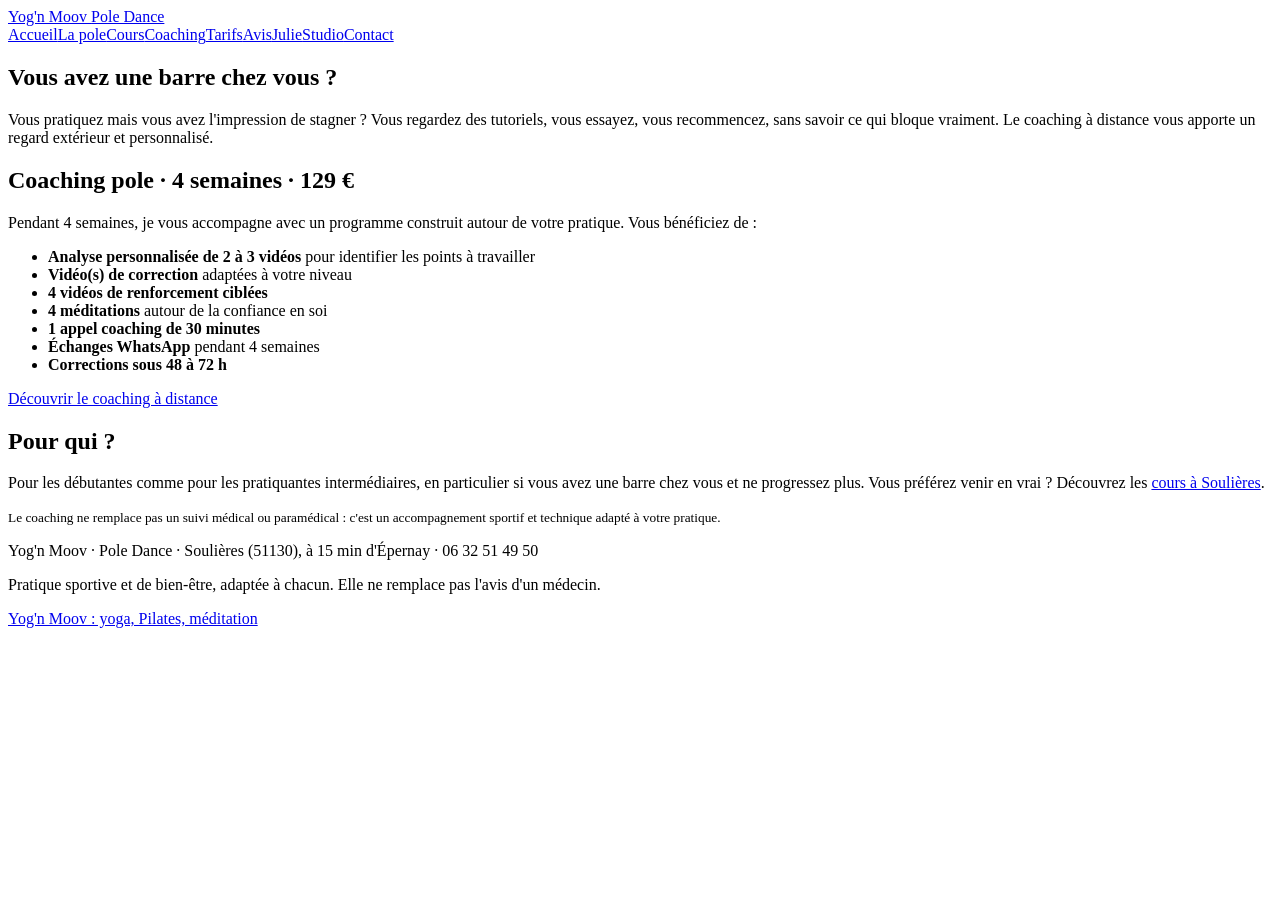
==== coaching.html @ f3cf272f "Add files via upload" ====
<!DOCTYPE html>
<html lang="fr"><head><meta charset="utf-8"><meta name="viewport" content="width=device-width, initial-scale=1">
<title>Coaching pole à distance | Yog'n Moov Pole Dance</title><meta name="description" content="Coaching pole dance à distance sur 4 semaines pour 129 € : analyse vidéo, corrections, renforcement, méditations et suivi WhatsApp.">
<link href="https://fonts.googleapis.com/css2?family=Kaushan+Script&family=Nunito+Sans:wght@400;700&display=swap" rel="stylesheet">
<link rel="stylesheet" href="style.css"></head><body>
<header><a class="logo" href="index.html">Yog'n Moov <span>Pole Dance</span></a><nav><a href="index.html">Accueil</a><a href="pole.html">La pole</a><a href="cours.html">Cours</a><a href="coaching.html" aria-current="page">Coaching</a><a href="tarifs.html">Tarifs</a><a href="avis.html">Avis</a><a href="julie.html">Julie</a><a href="studio.html">Studio</a><a href="contact.html">Contact</a></nav></header>
<main>
<section><h1>Vous avez une barre chez vous ?</h1><p class="lead">Vous pratiquez mais vous avez l'impression de stagner ? Vous regardez des tutoriels, vous essayez, vous recommencez, sans savoir ce qui bloque vraiment. Le coaching à distance vous apporte un regard extérieur et personnalisé.</p></section>
<section class="soft"><h2>Coaching pole · 4 semaines · 129 €</h2>
<p>Pendant 4 semaines, je vous accompagne avec un programme construit autour de votre pratique. Vous bénéficiez de :</p>
<ul class="list"><li><b>Analyse personnalisée de 2 à 3 vidéos</b> pour identifier les points à travailler</li><li><b>Vidéo(s) de correction</b> adaptées à votre niveau</li><li><b>4 vidéos de renforcement ciblées</b></li><li><b>4 méditations</b> autour de la confiance en soi</li><li><b>1 appel coaching de 30 minutes</b></li><li><b>Échanges WhatsApp</b> pendant 4 semaines</li><li><b>Corrections sous 48 à 72 h</b></li></ul>
<p><a class="btn" href="contact.html">Découvrir le coaching à distance</a></p></section>
<section><h2>Pour qui ?</h2><p>Pour les débutantes comme pour les pratiquantes intermédiaires, en particulier si vous avez une barre chez vous et ne progressez plus. Vous préférez venir en vrai ? Découvrez les <a href="cours.html">cours à Soulières</a>.</p>
<p><small>Le coaching ne remplace pas un suivi médical ou paramédical : c'est un accompagnement sportif et technique adapté à votre pratique.</small></p></section></main>
<footer><p>Yog'n Moov · Pole Dance · Soulières (51130), à 15 min d'Épernay · 06 32 51 49 50</p>
<p>Pratique sportive et de bien-être, adaptée à chacun. Elle ne remplace pas l'avis d'un médecin.</p>
<p><a href="https://www.yognmoov.fr">Yog'n Moov : yoga, Pilates, méditation</a></p></footer></body></html>
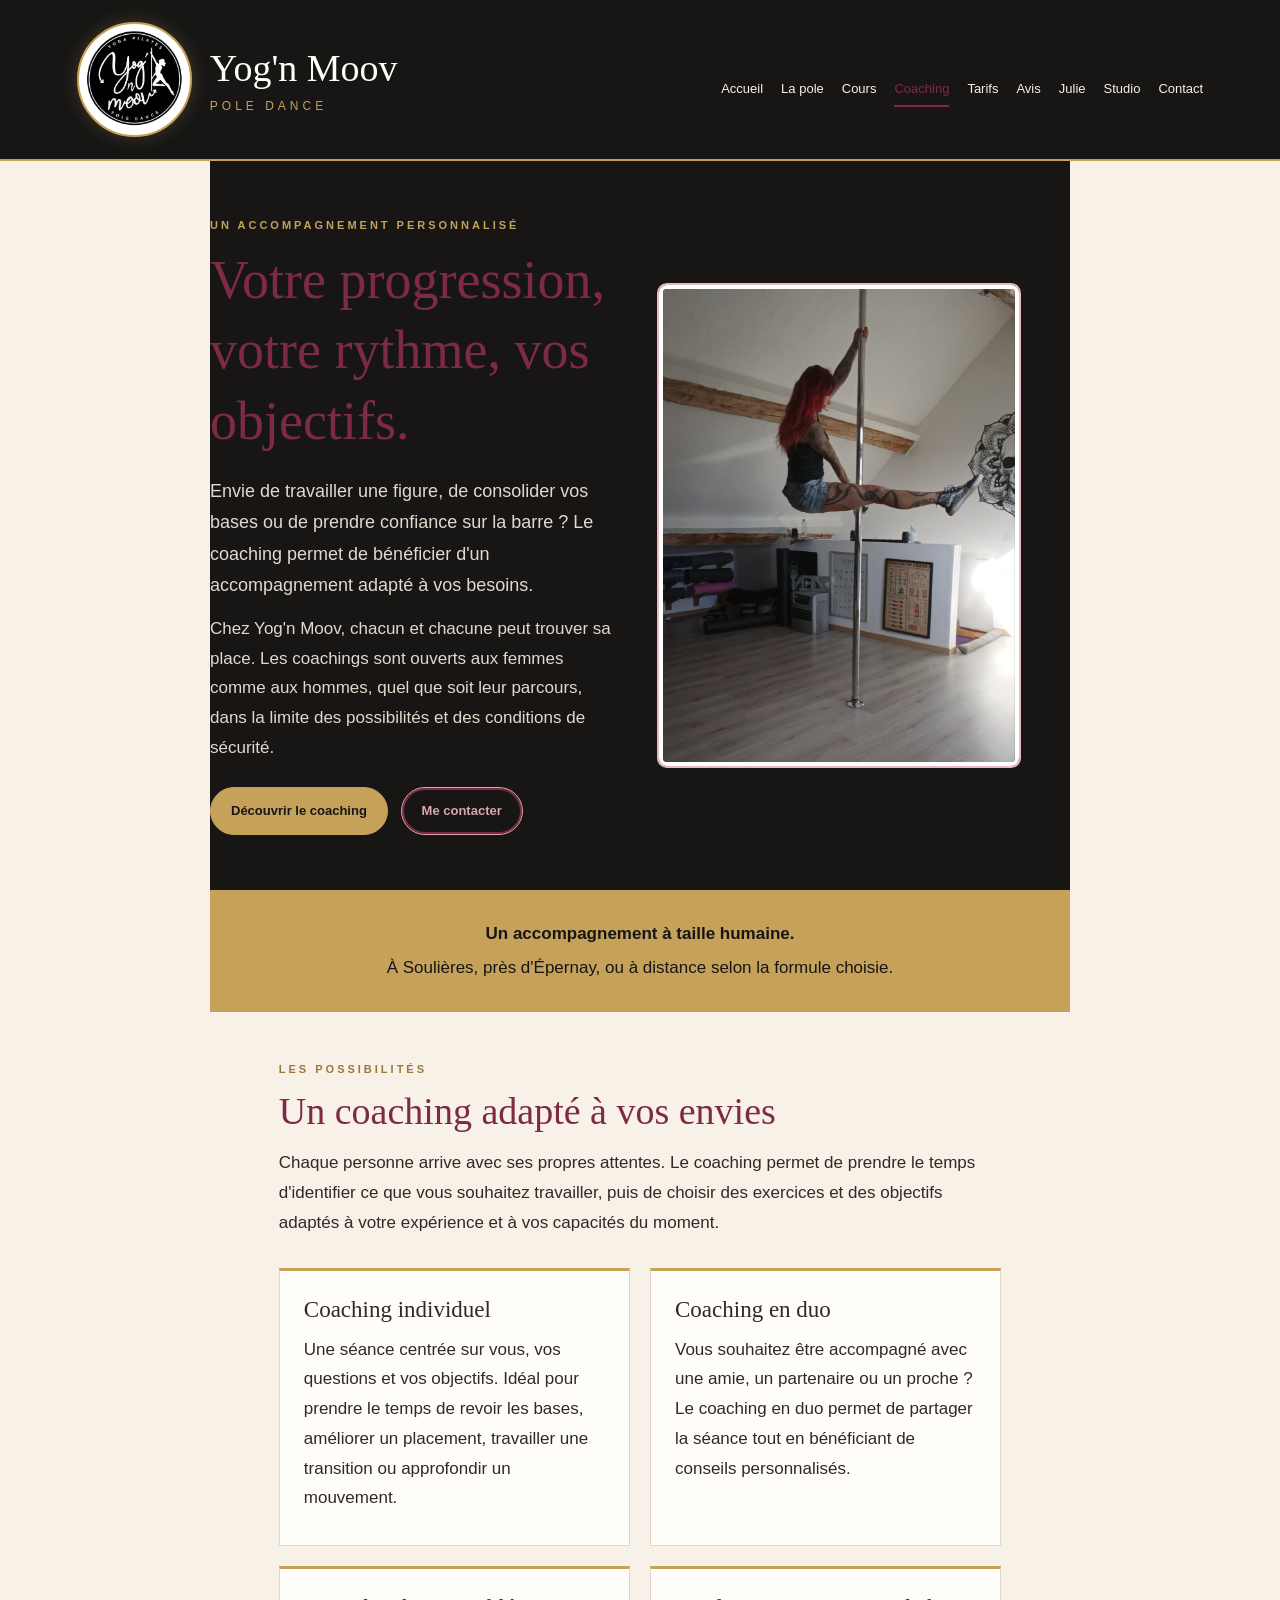
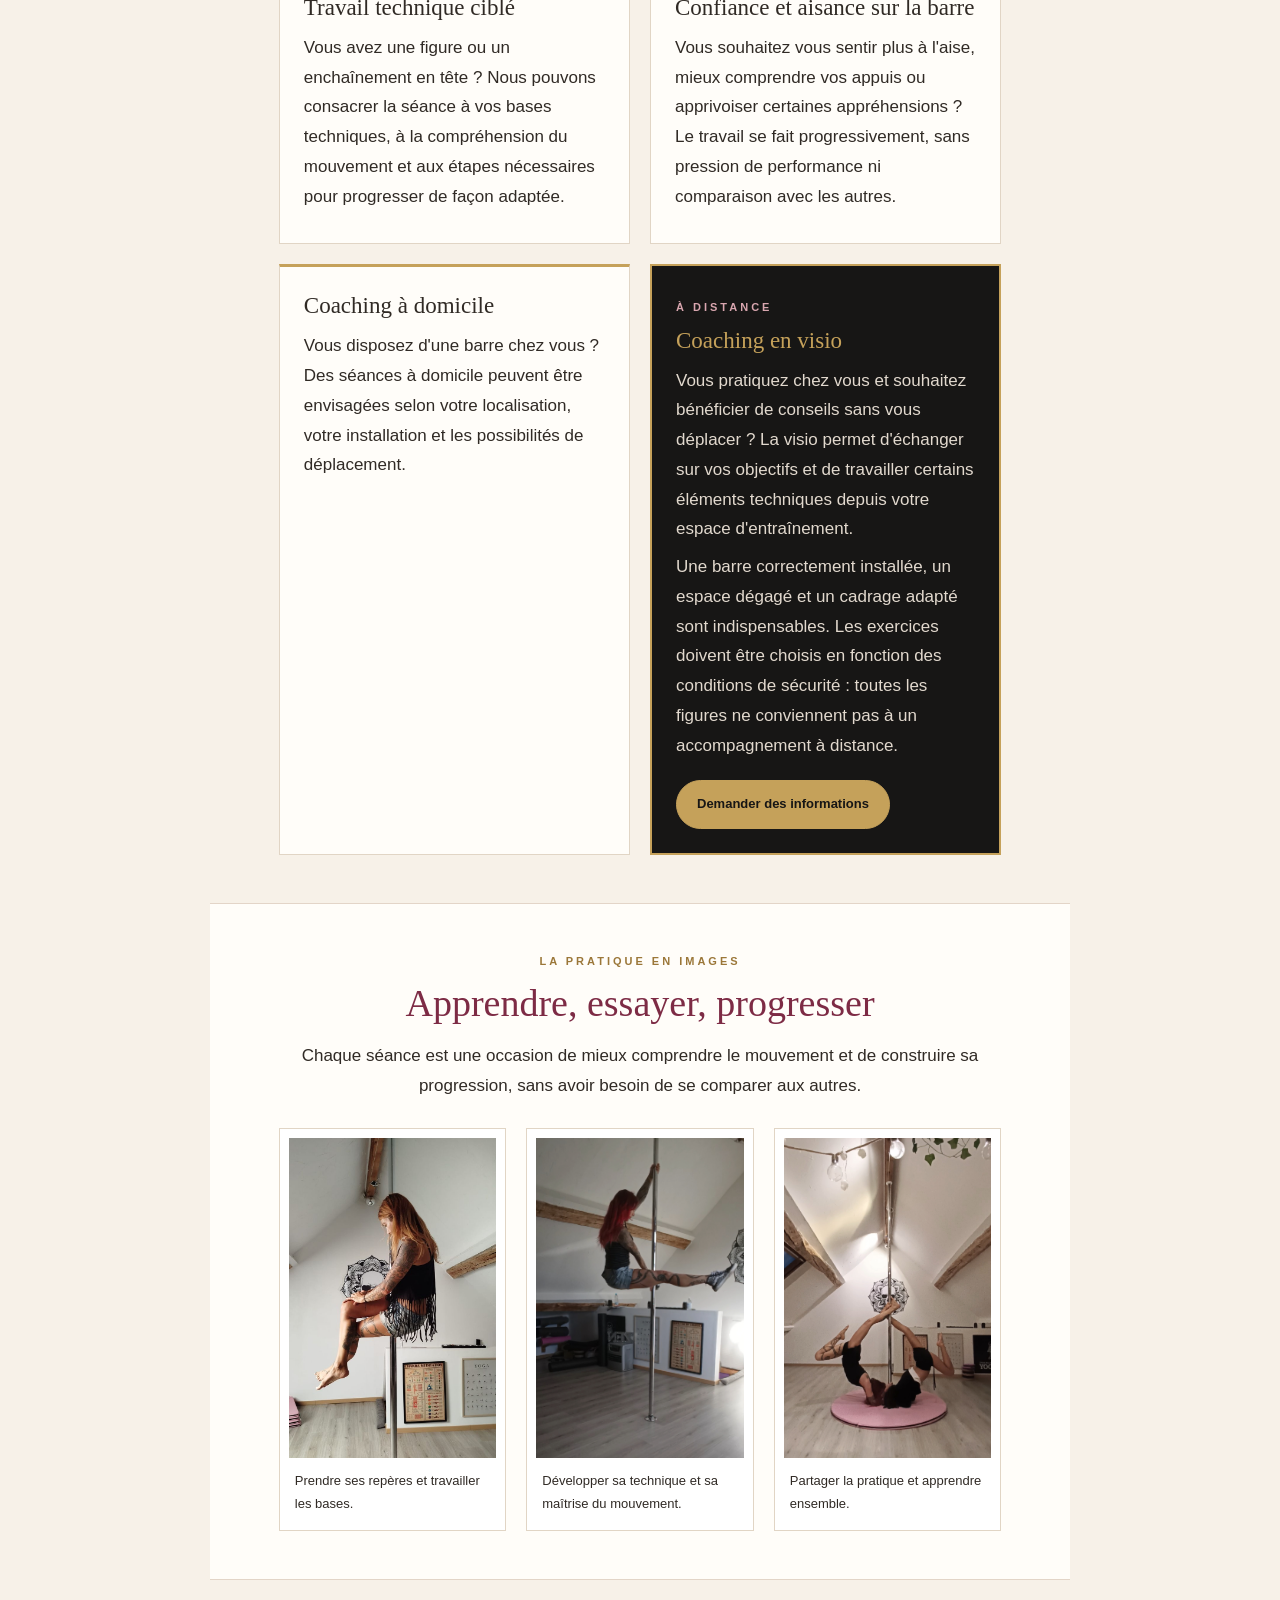
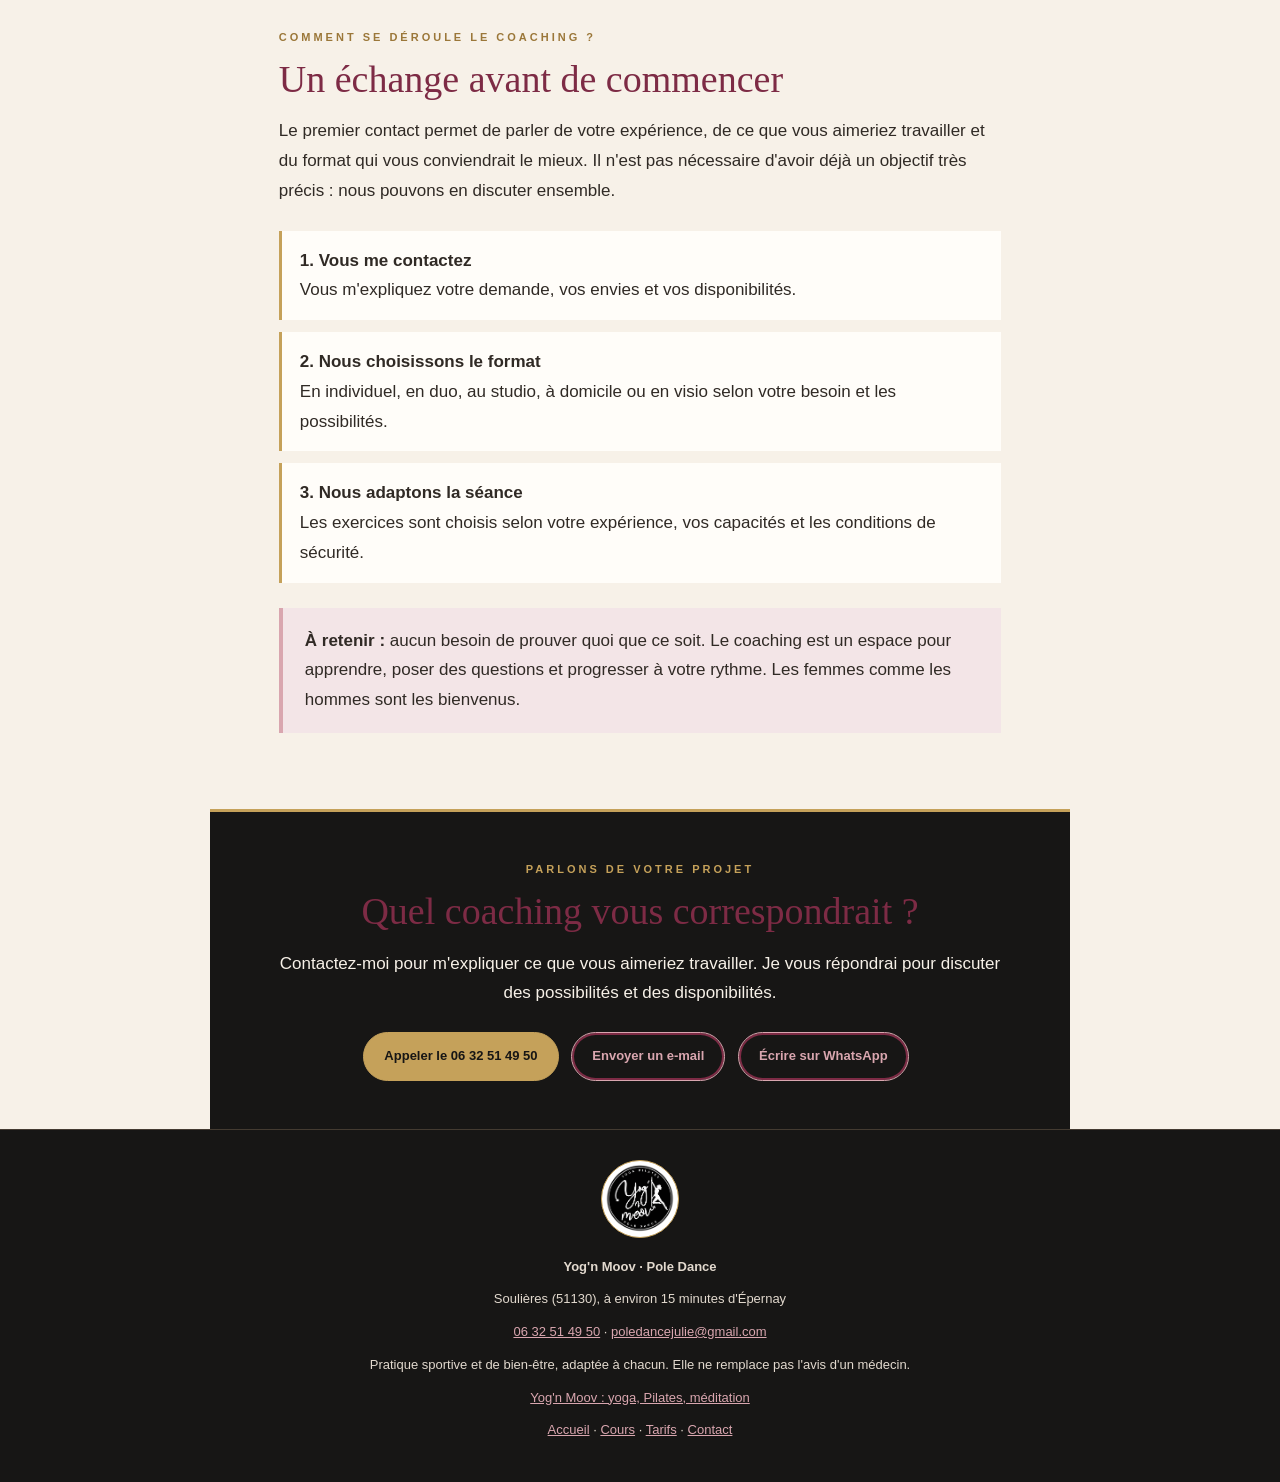
==== commit 9a2d0435: "coaching.html Updated the coaching page with new content and structure, including personalized coach" ====
--- a/coaching.html
+++ b/coaching.html
@@ -1,17 +1,601 @@
+
 <!DOCTYPE html>
-<html lang="fr"><head><meta charset="utf-8"><meta name="viewport" content="width=device-width, initial-scale=1">
-<title>Coaching pole à distance | Yog'n Moov Pole Dance</title><meta name="description" content="Coaching pole dance à distance sur 4 semaines pour 129 € : analyse vidéo, corrections, renforcement, méditations et suivi WhatsApp.">
+<html lang="fr">
+<head>
+<meta charset="utf-8">
+<meta name="viewport" content="width=device-width, initial-scale=1">
+
+<title>Coaching pole dance personnalisé | Yog'n Moov</title>
+<meta name="description" content="Coaching personnalisé de pole dance à Soulières près d'Épernay, en individuel, en duo ou à distance. Un accompagnement adapté à vos objectifs, femmes et hommes bienvenus.">
+
 <link href="https://fonts.googleapis.com/css2?family=Kaushan+Script&family=Nunito+Sans:wght@400;700&display=swap" rel="stylesheet">
-<link rel="stylesheet" href="style.css"></head><body>
-<header><a class="logo" href="index.html">Yog'n Moov <span>Pole Dance</span></a><nav><a href="index.html">Accueil</a><a href="pole.html">La pole</a><a href="cours.html">Cours</a><a href="coaching.html" aria-current="page">Coaching</a><a href="tarifs.html">Tarifs</a><a href="avis.html">Avis</a><a href="julie.html">Julie</a><a href="studio.html">Studio</a><a href="contact.html">Contact</a></nav></header>
+<link rel="stylesheet" href="style.css">
+
+<style>
+:root {
+  --noir:#171615;
+  --dore:#c5a15a;
+  --creme:#f7f1e8;
+  --rose:#d9a6af;
+  --rose-clair:#f3e5e7;
+  --blanc:#fffdf9;
+  --texte:#302a25;
+}
+
+* { box-sizing:border-box; }
+
+html { scroll-behavior:smooth; }
+
+body {
+  margin:0;
+  background:var(--creme);
+  color:var(--texte);
+  font-family:'Nunito Sans',Arial,sans-serif;
+  line-height:1.75;
+}
+
+a { color:inherit; }
+
+header {
+  background:var(--noir);
+  color:var(--creme);
+  padding:22px 6%;
+  border-bottom:2px solid var(--dore);
+}
+
+.brand {
+  display:flex;
+  align-items:center;
+  gap:18px;
+  text-decoration:none;
+}
+
+.logo-box {
+  width:115px;
+  height:115px;
+  flex-shrink:0;
+  border-radius:50%;
+  background:#fff;
+  display:flex;
+  align-items:center;
+  justify-content:center;
+  padding:5px;
+  border:2px solid var(--dore);
+  box-shadow:0 0 18px rgba(197,161,90,.25);
+}
+
+.logo-box img {
+  display:block;
+  width:100%;
+  height:100%;
+  object-fit:contain;
+  border-radius:50%;
+}
+
+.brand-name {
+  font-family:'Kaushan Script',cursive;
+  font-size:clamp(25px,4vw,38px);
+  color:var(--blanc);
+  line-height:1.2;
+}
+
+.brand-name span {
+  display:block;
+  font-family:'Nunito Sans',sans-serif;
+  font-size:12px;
+  text-transform:uppercase;
+  letter-spacing:4px;
+  color:var(--dore);
+  margin-top:8px;
+}
+
+nav {
+  display:flex;
+  flex-wrap:wrap;
+  gap:10px 18px;
+  margin-top:22px;
+}
+
+nav a {
+  text-decoration:none;
+  color:var(--creme);
+  font-size:13px;
+}
+
+nav a:hover { color:var(--rose); }
+
+section { padding:48px 8%; }
+
+h1,h2,h3 {
+  font-family:Georgia,'Times New Roman',serif;
+  font-weight:normal;
+  line-height:1.3;
+}
+
+h1 {
+  font-size:clamp(36px,5vw,54px);
+  margin:10px 0 20px;
+}
+
+h2 {
+  font-size:clamp(28px,4vw,38px);
+  margin-top:8px;
+}
+
+h3 { font-size:23px; }
+
+p { margin:12px 0; }
+
+.kicker {
+  color:#9b7739;
+  font-size:11px;
+  font-weight:bold;
+  text-transform:uppercase;
+  letter-spacing:3px;
+}
+
+.hero {
+  display:grid;
+  grid-template-columns:1fr 1fr;
+  align-items:center;
+  gap:38px;
+  background:var(--noir);
+  color:var(--creme);
+  padding-top:55px;
+  padding-bottom:55px;
+}
+
+.hero .kicker { color:var(--dore); }
+
+.hero p { color:#e2d9ce; }
+
+.hero-photo {
+  width:100%;
+  height:470px;
+  object-fit:cover;
+  object-position:center;
+  border:2px solid var(--dore);
+}
+
+.lead { font-size:18px; }
+
+.btn {
+  display:inline-block;
+  margin:12px 8px 0 0;
+  padding:12px 20px;
+  background:var(--dore);
+  color:var(--noir);
+  text-decoration:none;
+  font-size:13px;
+  font-weight:bold;
+  border:1px solid var(--dore);
+  cursor:pointer;
+}
+
+.btn:hover { background:#e6cd94; }
+
+.btn.alt {
+  background:transparent;
+  color:var(--rose);
+  border-color:var(--rose);
+}
+
+.btn.alt:hover {
+  background:var(--rose);
+  color:var(--noir);
+}
+
+.banner {
+  padding:25px 8%;
+  background:var(--dore);
+  text-align:center;
+  color:var(--noir);
+}
+
+.banner p { margin:4px 0; }
+
+.intro {
+  max-width:850px;
+  margin:0 auto 28px;
+}
+
+.center { text-align:center; }
+
+.cards {
+  display:grid;
+  grid-template-columns:repeat(2,minmax(0,1fr));
+  gap:20px;
+  margin-top:30px;
+}
+
+.card {
+  padding:24px;
+  background:var(--blanc);
+  border:1px solid #e1d5c5;
+  border-top:3px solid var(--dore);
+}
+
+.card h3 { margin:0 0 10px; }
+
+.card p { margin:8px 0; }
+
+.card.dark {
+  background:var(--noir);
+  color:var(--creme);
+  border:2px solid var(--dore);
+}
+
+.card.dark h3 { color:var(--dore); }
+
+.card.dark p { color:#e2d9ce; }
+
+.card.dark .kicker { color:var(--rose); }
+
+.photo-section {
+  background:var(--blanc);
+  border-top:1px solid #e3d5c8;
+  border-bottom:1px solid #e3d5c8;
+}
+
+.photos {
+  display:grid;
+  grid-template-columns:repeat(3,minmax(0,1fr));
+  gap:20px;
+  margin-top:28px;
+}
+
+.photos figure {
+  margin:0;
+  padding:9px;
+  background:#fff;
+  border:1px solid #e1d5c5;
+}
+
+.photos img {
+  width:100%;
+  height:320px;
+  object-fit:cover;
+  display:block;
+}
+
+.photos figcaption {
+  padding:12px 6px 5px;
+  font-size:13px;
+}
+
+.note {
+  background:var(--rose-clair);
+  border-left:4px solid var(--rose);
+  padding:18px 22px;
+  margin-top:25px;
+}
+
+.steps {
+  list-style:none;
+  padding:0;
+  margin-top:25px;
+}
+
+.steps li {
+  padding:15px 18px;
+  margin-bottom:12px;
+  background:var(--blanc);
+  border-left:3px solid var(--dore);
+}
+
+.cta {
+  text-align:center;
+  background:var(--noir);
+  color:var(--creme);
+  border-top:3px solid var(--dore);
+}
+
+.cta .kicker { color:var(--dore); }
+
+footer {
+  background:var(--noir);
+  color:#e2d9ce;
+  text-align:center;
+  padding:30px 7%;
+  border-top:1px solid #443b31;
+  font-size:13px;
+}
+
+footer a { color:var(--rose); }
+
+.footer-logo {
+  width:78px;
+  height:78px;
+  object-fit:contain;
+  background:#fff;
+  border-radius:50%;
+  padding:3px;
+  border:1px solid var(--dore);
+}
+
+footer p { margin:10px 0; }
+
+@media(max-width:760px) {
+  header { padding:18px 5%; }
+
+  .logo-box {
+    width:82px;
+    height:82px;
+  }
+
+  .brand { gap:12px; }
+
+  .brand-name span {
+    font-size:10px;
+    letter-spacing:2px;
+  }
+
+  nav { gap:10px 13px; }
+
+  section { padding:38px 6%; }
+
+  .hero {
+    grid-template-columns:1fr;
+    gap:25px;
+  }
+
+  .hero-photo { height:390px; }
+
+  .cards { grid-template-columns:1fr; }
+
+  .photos { grid-template-columns:1fr; }
+
+  .photos img {
+    height:auto;
+    max-height:500px;
+    object-fit:contain;
+    background:#eee7df;
+  }
+}
+</style>
+</head>
+
+<body>
+
+<header>
+  <a class="brand" href="index.html">
+    <span class="logo-box">
+      <img src="logo-yognmoov.png" alt="Logo Yog'n Moov">
+    </span>
+    <span class="brand-name">
+      Yog'n Moov
+      <span>Pole Dance</span>
+    </span>
+  </a>
+
+  <nav aria-label="Navigation principale">
+    <a href="index.html">Accueil</a>
+    <a href="pole.html">La pole</a>
+    <a href="cours.html">Cours</a>
+    <a href="coaching.html" aria-current="page">Coaching</a>
+    <a href="tarifs.html">Tarifs</a>
+    <a href="avis.html">Avis</a>
+    <a href="julie.html">Julie</a>
+    <a href="studio.html">Studio</a>
+    <a href="contact.html">Contact</a>
+  </nav>
+</header>
+
 <main>
-<section><h1>Vous avez une barre chez vous ?</h1><p class="lead">Vous pratiquez mais vous avez l'impression de stagner ? Vous regardez des tutoriels, vous essayez, vous recommencez, sans savoir ce qui bloque vraiment. Le coaching à distance vous apporte un regard extérieur et personnalisé.</p></section>
-<section class="soft"><h2>Coaching pole · 4 semaines · 129 €</h2>
-<p>Pendant 4 semaines, je vous accompagne avec un programme construit autour de votre pratique. Vous bénéficiez de :</p>
-<ul class="list"><li><b>Analyse personnalisée de 2 à 3 vidéos</b> pour identifier les points à travailler</li><li><b>Vidéo(s) de correction</b> adaptées à votre niveau</li><li><b>4 vidéos de renforcement ciblées</b></li><li><b>4 méditations</b> autour de la confiance en soi</li><li><b>1 appel coaching de 30 minutes</b></li><li><b>Échanges WhatsApp</b> pendant 4 semaines</li><li><b>Corrections sous 48 à 72 h</b></li></ul>
-<p><a class="btn" href="contact.html">Découvrir le coaching à distance</a></p></section>
-<section><h2>Pour qui ?</h2><p>Pour les débutantes comme pour les pratiquantes intermédiaires, en particulier si vous avez une barre chez vous et ne progressez plus. Vous préférez venir en vrai ? Découvrez les <a href="cours.html">cours à Soulières</a>.</p>
-<p><small>Le coaching ne remplace pas un suivi médical ou paramédical : c'est un accompagnement sportif et technique adapté à votre pratique.</small></p></section></main>
-<footer><p>Yog'n Moov · Pole Dance · Soulières (51130), à 15 min d'Épernay · 06 32 51 49 50</p>
-<p>Pratique sportive et de bien-être, adaptée à chacun. Elle ne remplace pas l'avis d'un médecin.</p>
-<p><a href="https://www.yognmoov.fr">Yog'n Moov : yoga, Pilates, méditation</a></p></footer></body></html>+
+<section class="hero">
+  <div>
+    <p class="kicker">Un accompagnement personnalisé</p>
+
+    <h1>Votre progression, votre rythme, vos objectifs.</h1>
+
+    <p class="lead">
+      Envie de travailler une figure, de consolider vos bases ou de prendre confiance sur la barre ?
+      Le coaching permet de bénéficier d'un accompagnement adapté à vos besoins.
+    </p>
+
+    <p>
+      Chez Yog'n Moov, chacun et chacune peut trouver sa place.
+      Les coachings sont ouverts aux femmes comme aux hommes, quel que soit leur parcours,
+      dans la limite des possibilités et des conditions de sécurité.
+    </p>
+
+    <a class="btn" href="#details">Découvrir le coaching</a>
+    <a class="btn alt" href="#contact">Me contacter</a>
+  </div>
+
+  <img class="hero-photo" src="pole-photo-6.jpg"
+       alt="Entraînement de pole dance et travail technique chez Yog'n Moov">
+</section>
+
+<div class="banner">
+  <p><strong>Un accompagnement à taille humaine.</strong></p>
+  <p>À Soulières, près d'Épernay, ou à distance selon la formule choisie.</p>
+</div>
+
+<section id="details">
+  <div class="intro">
+    <p class="kicker">Les possibilités</p>
+    <h2>Un coaching adapté à vos envies</h2>
+
+    <p>
+      Chaque personne arrive avec ses propres attentes. Le coaching permet de prendre le temps
+      d'identifier ce que vous souhaitez travailler, puis de choisir des exercices et des objectifs
+      adaptés à votre expérience et à vos capacités du moment.
+    </p>
+  </div>
+
+  <div class="cards">
+
+    <article class="card">
+      <h3>Coaching individuel</h3>
+      <p>
+        Une séance centrée sur vous, vos questions et vos objectifs.
+        Idéal pour prendre le temps de revoir les bases, améliorer un placement,
+        travailler une transition ou approfondir un mouvement.
+      </p>
+    </article>
+
+    <article class="card">
+      <h3>Coaching en duo</h3>
+      <p>
+        Vous souhaitez être accompagné avec une amie, un partenaire ou un proche ?
+        Le coaching en duo permet de partager la séance tout en bénéficiant de conseils personnalisés.
+      </p>
+    </article>
+
+    <article class="card">
+      <h3>Travail technique ciblé</h3>
+      <p>
+        Vous avez une figure ou un enchaînement en tête ?
+        Nous pouvons consacrer la séance à vos bases techniques, à la compréhension du mouvement
+        et aux étapes nécessaires pour progresser de façon adaptée.
+      </p>
+    </article>
+
+    <article class="card">
+      <h3>Confiance et aisance sur la barre</h3>
+      <p>
+        Vous souhaitez vous sentir plus à l'aise, mieux comprendre vos appuis ou apprivoiser
+        certaines appréhensions ? Le travail se fait progressivement, sans pression de performance
+        ni comparaison avec les autres.
+      </p>
+    </article>
+
+    <article class="card">
+      <h3>Coaching à domicile</h3>
+      <p>
+        Vous disposez d'une barre chez vous ? Des séances à domicile peuvent être envisagées
+        selon votre localisation, votre installation et les possibilités de déplacement.
+      </p>
+    </article>
+
+    <article class="card dark">
+      <p class="kicker">À distance</p>
+      <h3>Coaching en visio</h3>
+      <p>
+        Vous pratiquez chez vous et souhaitez bénéficier de conseils sans vous déplacer ?
+        La visio permet d'échanger sur vos objectifs et de travailler certains éléments techniques
+        depuis votre espace d'entraînement.
+      </p>
+      <p>
+        Une barre correctement installée, un espace dégagé et un cadrage adapté sont indispensables.
+        Les exercices doivent être choisis en fonction des conditions de sécurité :
+        toutes les figures ne conviennent pas à un accompagnement à distance.
+      </p>
+      <a class="btn" href="mailto:poledancejulie@gmail.com?subject=Demande%20de%20coaching%20en%20visio">Demander des informations</a>
+    </article>
+
+  </div>
+</section>
+
+<section class="photo-section">
+  <div class="intro center">
+    <p class="kicker">La pratique en images</p>
+    <h2>Apprendre, essayer, progresser</h2>
+    <p>
+      Chaque séance est une occasion de mieux comprendre le mouvement et de construire
+      sa progression, sans avoir besoin de se comparer aux autres.
+    </p>
+  </div>
+
+  <div class="photos">
+    <figure>
+      <img src="pole-photo-5.jpg" alt="Pratique de la pole dance au studio Yog'n Moov">
+      <figcaption>Prendre ses repères et travailler les bases.</figcaption>
+    </figure>
+
+    <figure>
+      <img src="pole-photo-6.jpg" alt="Figure de pole dance travaillée pendant une séance">
+      <figcaption>Développer sa technique et sa maîtrise du mouvement.</figcaption>
+    </figure>
+
+    <figure>
+      <img src="pole-photo-7.jpg" alt="Pratique partagée de la pole dance">
+      <figcaption>Partager la pratique et apprendre ensemble.</figcaption>
+    </figure>
+  </div>
+</section>
+
+<section>
+  <div class="intro">
+    <p class="kicker">Comment se déroule le coaching ?</p>
+    <h2>Un échange avant de commencer</h2>
+
+    <p>
+      Le premier contact permet de parler de votre expérience, de ce que vous aimeriez travailler
+      et du format qui vous conviendrait le mieux. Il n'est pas nécessaire d'avoir déjà un objectif
+      très précis : nous pouvons en discuter ensemble.
+    </p>
+
+    <ul class="steps">
+      <li><strong>1. Vous me contactez</strong><br>
+        Vous m'expliquez votre demande, vos envies et vos disponibilités.</li>
+
+      <li><strong>2. Nous choisissons le format</strong><br>
+        En individuel, en duo, au studio, à domicile ou en visio selon votre besoin et les possibilités.</li>
+
+      <li><strong>3. Nous adaptons la séance</strong><br>
+        Les exercices sont choisis selon votre expérience, vos capacités et les conditions de sécurité.</li>
+    </ul>
+
+    <div class="note">
+      <strong>À retenir :</strong> aucun besoin de prouver quoi que ce soit.
+      Le coaching est un espace pour apprendre, poser des questions et progresser à votre rythme.
+      Les femmes comme les hommes sont les bienvenus.
+    </div>
+  </div>
+</section>
+
+<section id="contact" class="cta">
+  <p class="kicker">Parlons de votre projet</p>
+  <h2>Quel coaching vous correspondrait ?</h2>
+
+  <p>
+    Contactez-moi pour m'expliquer ce que vous aimeriez travailler.
+    Je vous répondrai pour discuter des possibilités et des disponibilités.
+  </p>
+
+  <a class="btn" href="tel:+33632514950">Appeler le 06 32 51 49 50</a>
+
+  <a class="btn alt"
+     href="mailto:poledancejulie@gmail.com?subject=Demande%20de%20coaching%20pole%20dance">
+     Envoyer un e-mail
+  </a>
+
+  <a class="btn alt" href="https://wa.me/33632514950" target="_blank" rel="noopener noreferrer">
+    Écrire sur WhatsApp
+  </a>
+</section>
+
+</main>
+
+<footer>
+  <img class="footer-logo" src="logo-yognmoov.png" alt="Logo Yog'n Moov">
+
+  <p><strong>Yog'n Moov · Pole Dance</strong></p>
+  <p>Soulières (51130), à environ 15 minutes d'Épernay</p>
+
+  <p>
+    <a href="tel:+33632514950">06 32 51 49 50</a> ·
+    <a href="mailto:poledancejulie@gmail.com">poledancejulie@gmail.com</a>
+  </p>
+
+  <p>Pratique sportive et de bien-être, adaptée à chacun. Elle ne remplace pas l'avis d'un médecin.</p>
+
+  <p>
+    <a href="https://www.yognmoov.fr" target="_blank" rel="noopener noreferrer">
+      Yog'n Moov : yoga, Pilates, méditation
+    </a>
+  </p>
+
+  <p>
+    <a href="index.html">Accueil</a> ·
+    <a href="cours.html">Cours</a> ·
+    <a href="tarifs.html">Tarifs</a> ·
+    <a href="contact.html">Contact</a>
+  </p>
+</footer>
+
+</body>
+</html>
--- a/style.css
+++ b/style.css
@@ -0,0 +1,25 @@
+:root{--bordeaux:#7d2b45;--rose:#f1d3d9;--poudre:#e9b9c2;--sauge:#8f9d84;--fond:#fbf6f4;--txt:#3a2a2e}
+*{box-sizing:border-box}body{margin:0;font:17px/1.65 "Nunito Sans",system-ui,sans-serif;color:var(--txt);background:var(--fond)}
+h1,h2,.logo,.defs dt{font-family:"Kaushan Script",Georgia,cursive;font-weight:400;color:var(--bordeaux);line-height:1.2}
+header{background:#fff;padding:14px 20px;display:flex;flex-wrap:wrap;gap:10px 24px;align-items:center;justify-content:space-between;border-bottom:4px solid var(--poudre)}
+.logo{text-decoration:none;font-size:1.5rem}.logo span{color:var(--sauge);font-size:1.1rem}
+nav{display:flex;flex-wrap:wrap;gap:4px 18px}nav a{color:var(--txt);text-decoration:none;padding:4px 0;border-bottom:2px solid transparent}
+nav a:hover,nav a[aria-current]{color:var(--bordeaux);border-color:var(--bordeaux)}
+main{max-width:900px;margin:0 auto;padding:0 20px}section{padding:26px 0}
+.soft{background:var(--rose);margin:10px -20px;padding:26px 20px;border-radius:8px}
+h1{font-size:clamp(2.2rem,7vw,3.3rem);margin:0 0 12px}h2{font-size:1.8rem;margin:0 0 10px}
+.kicker{color:var(--sauge);font-weight:700;margin:0 0 6px}.lead{font-size:1.2rem;max-width:34em}
+.hero{display:flex;align-items:center;gap:30px;padding:36px 0 20px}.hero>div{flex:1.2}
+.hero img{flex:1;min-width:0;width:100%;max-width:360px;height:auto;max-height:520px;object-fit:cover;border-radius:8px;border:4px solid #fff;box-shadow:0 0 0 2px var(--poudre)}
+.band{background:var(--bordeaux);color:#fff;padding:14px 20px;border-radius:8px;margin:14px 0}.band p{margin:0}
+.btn{display:inline-block;background:var(--bordeaux);color:#fff;padding:11px 24px;border-radius:999px;text-decoration:none;font-weight:700;margin:4px 6px 4px 0}
+.btn.alt{background:transparent;box-shadow:inset 0 0 0 2px var(--bordeaux);color:var(--bordeaux)}.btn:hover{background:var(--sauge);color:#fff}
+a:focus-visible{outline:3px solid var(--sauge);outline-offset:3px}
+.chips{display:flex;flex-wrap:wrap;gap:8px;padding:0;list-style:none}.chips li{background:var(--rose);color:var(--bordeaux);padding:6px 16px;border-radius:999px;font-weight:700}
+.defs dt{font-size:1.5rem;margin-top:20px}.defs dd{margin:2px 0 0}
+table{width:100%;border-collapse:collapse;background:#fff}th,td{text-align:left;padding:12px 14px;border-bottom:1px solid var(--rose)}th{color:var(--bordeaux)}td{font-weight:700}
+footer{background:var(--bordeaux);color:#f1d9df;text-align:center;padding:24px 20px;font-size:.9rem}footer p{margin:4px 0}footer a{color:#fff}
+.doors{display:grid;grid-template-columns:repeat(auto-fit,minmax(260px,1fr));gap:16px;padding:10px 0}.door{display:block;background:var(--rose);padding:22px;border-radius:8px;text-decoration:none;color:var(--txt);border:2px solid transparent}.door.alt{background:#fff;border-color:var(--sauge)}.door:hover{border-color:var(--bordeaux)}.door h2{font-size:1.6rem}.door p{margin:0}
+.gallery{display:grid;grid-template-columns:repeat(auto-fit,minmax(260px,1fr));gap:14px}.gallery img{width:100%;height:420px;object-fit:cover;border-radius:8px;border:4px solid #fff;box-shadow:0 0 0 2px var(--poudre)}
+.quote{background:#fff;border-left:5px solid var(--poudre);padding:14px 20px;margin:0 0 16px;border-radius:0 8px 8px 0}.quote p{margin:4px 0}.stars{color:#c9962b;letter-spacing:2px}.quote cite{display:block;margin-top:8px;font-style:normal;font-weight:700;color:var(--bordeaux)}
+@media(max-width:640px){.hero{flex-direction:column;align-items:flex-start;gap:18px}.hero img{max-width:100%;max-height:420px}}
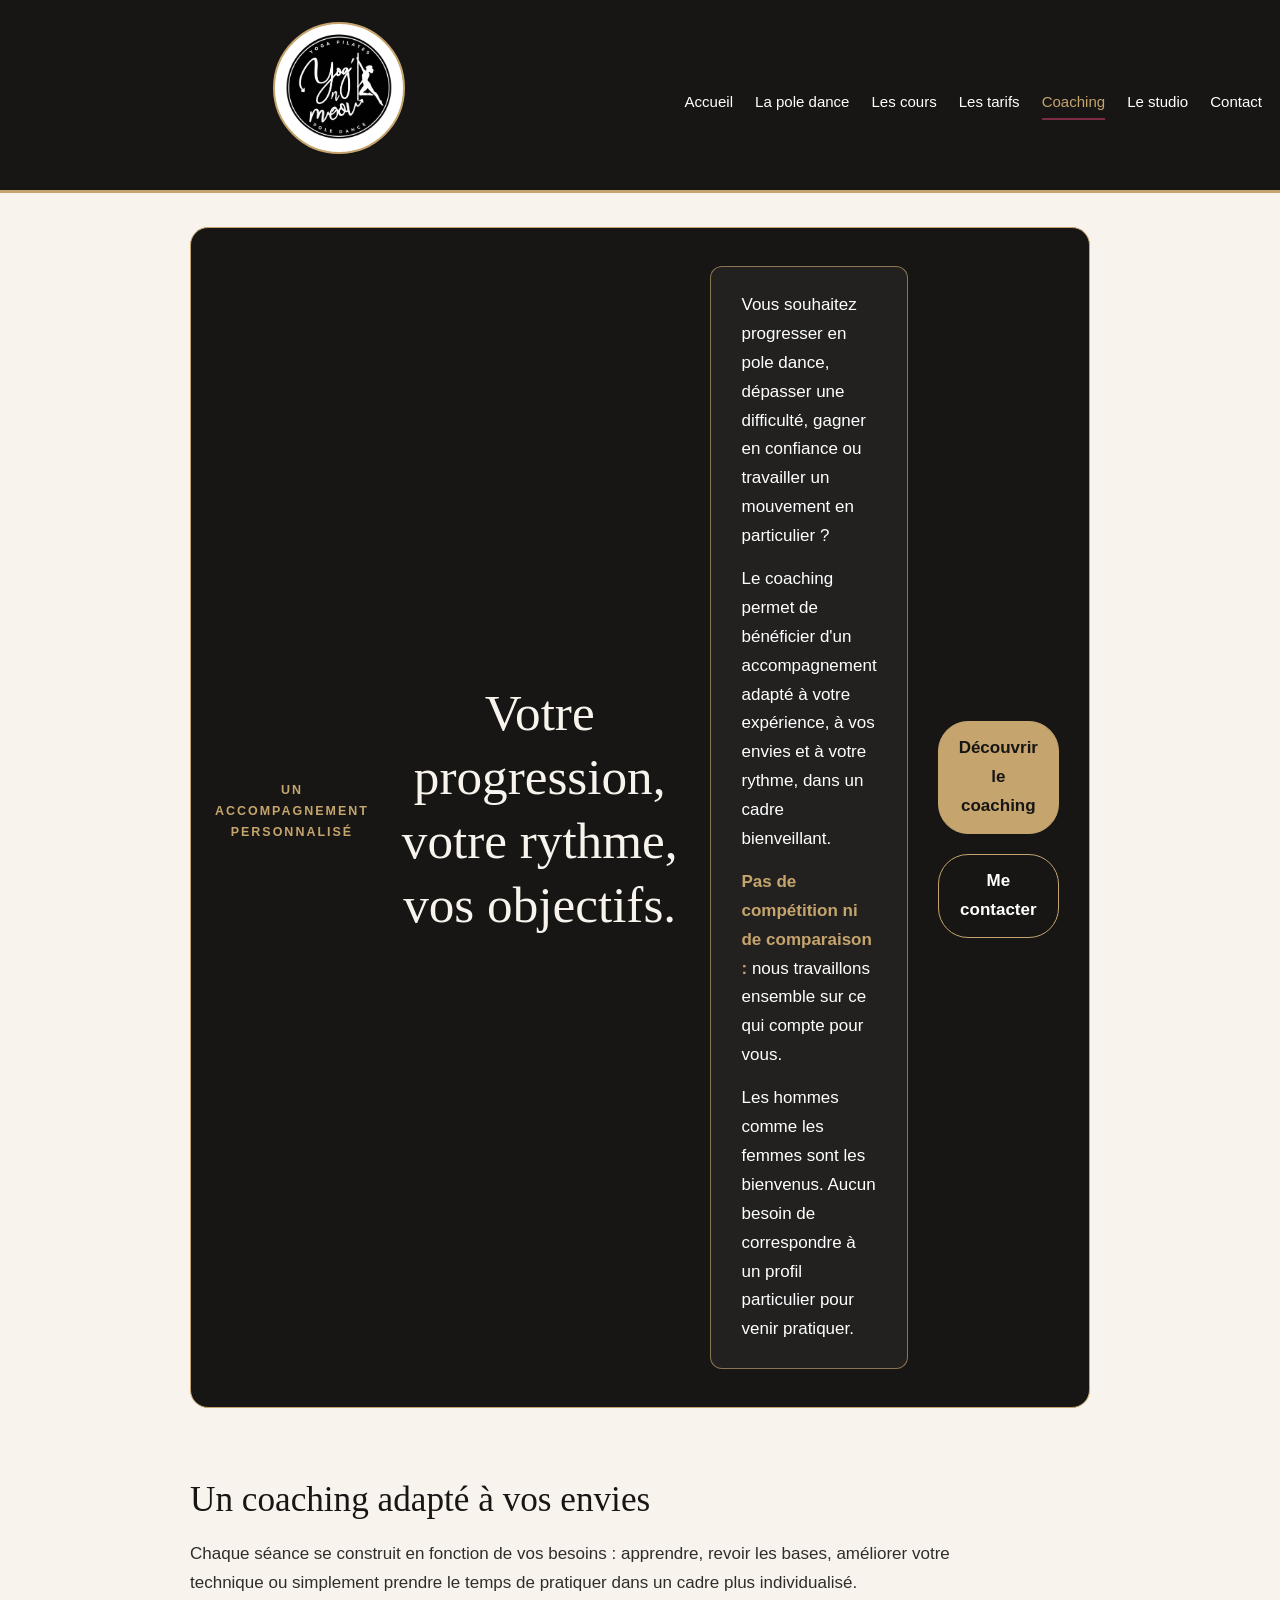
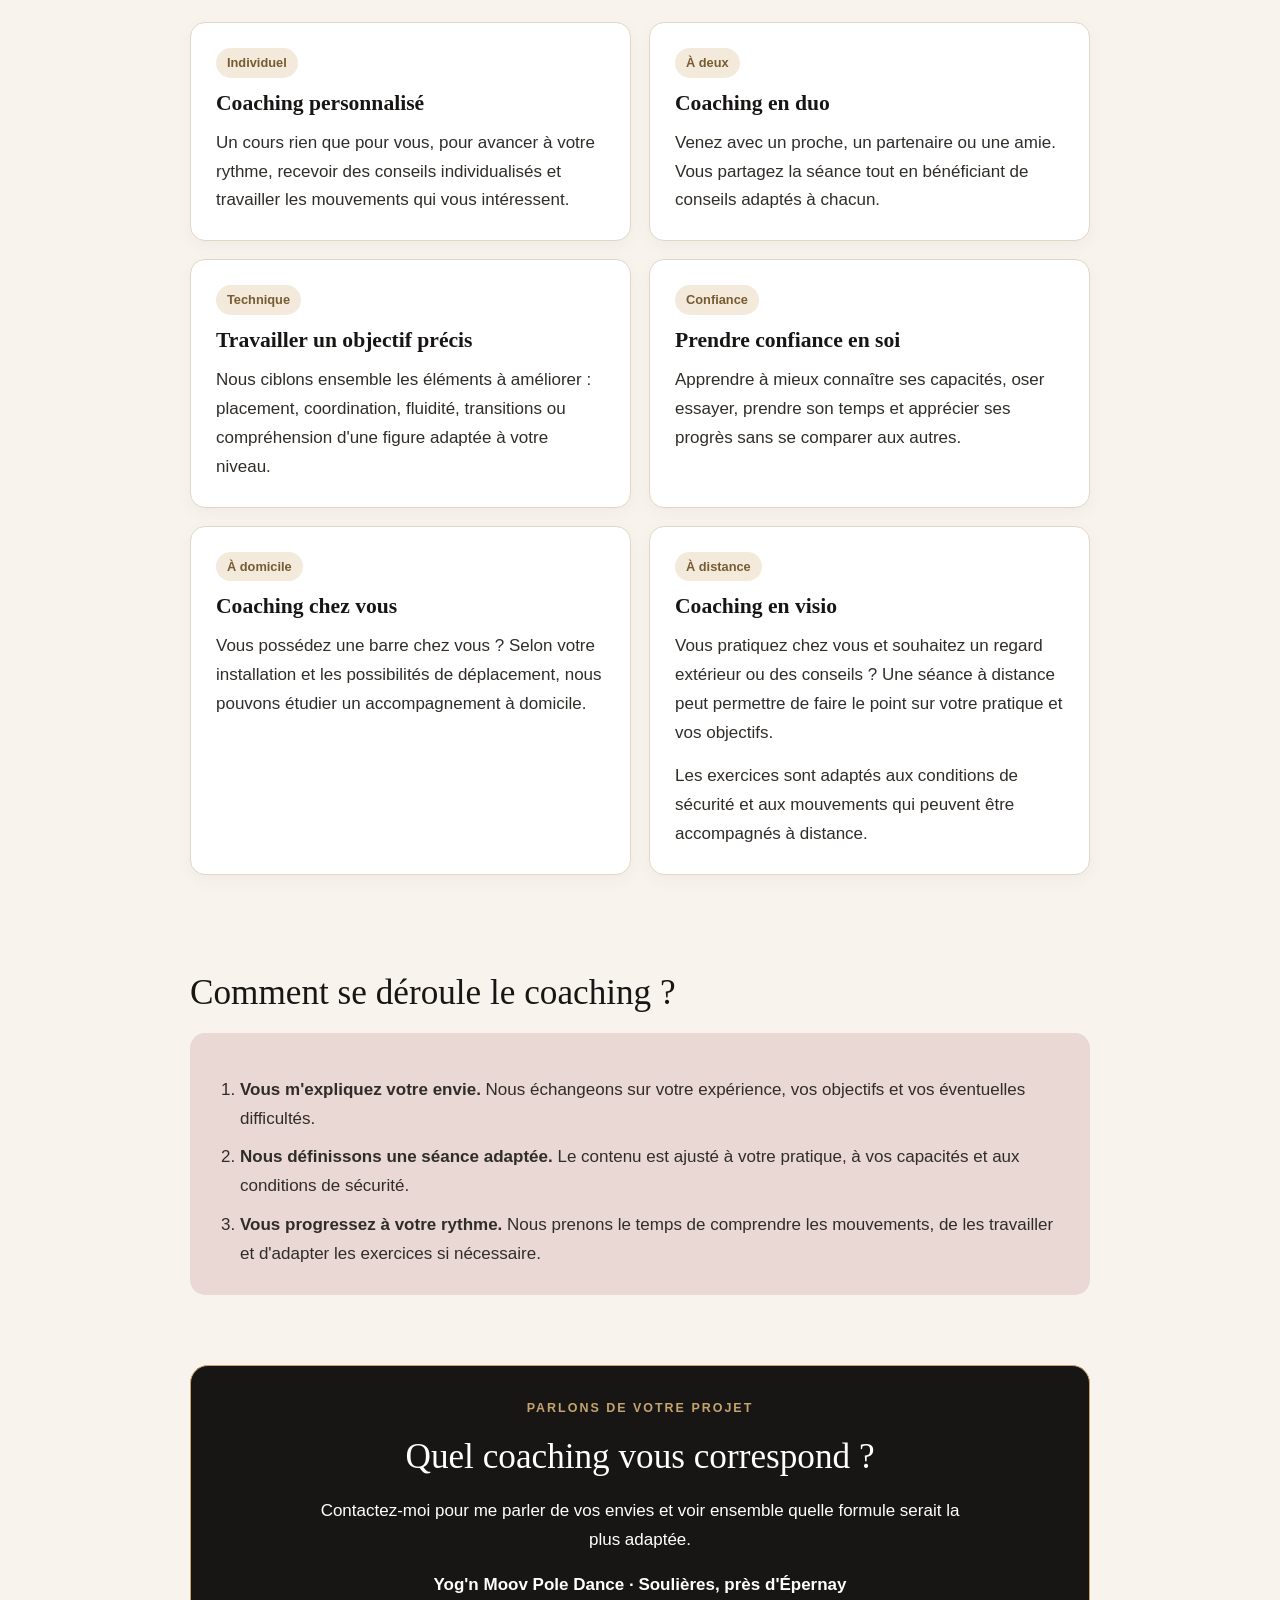
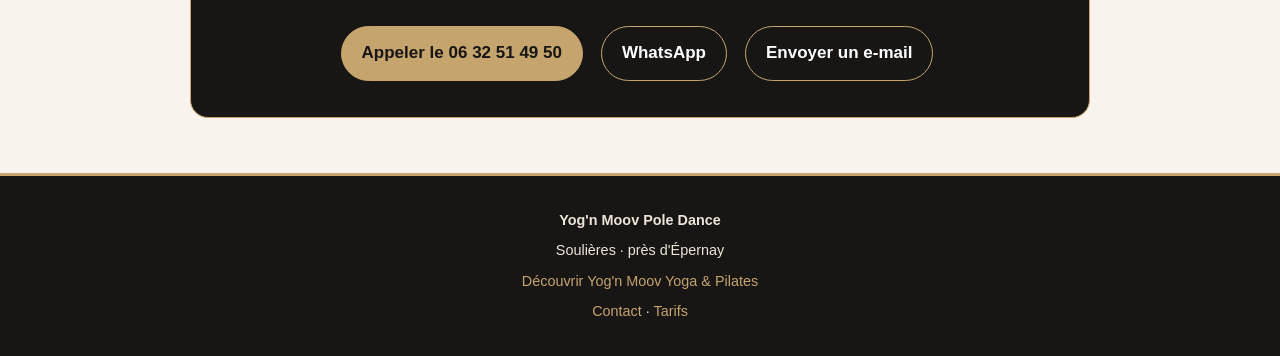
==== commit 70117459: "coaching.html" ====
--- a/coaching.html
+++ b/coaching.html
@@ -1,599 +1,527 @@
+
 
 <!DOCTYPE html>
 <html lang="fr">
 <head>
-<meta charset="utf-8">
-<meta name="viewport" content="width=device-width, initial-scale=1">
-
-<title>Coaching pole dance personnalisé | Yog'n Moov</title>
-<meta name="description" content="Coaching personnalisé de pole dance à Soulières près d'Épernay, en individuel, en duo ou à distance. Un accompagnement adapté à vos objectifs, femmes et hommes bienvenus.">
-
-<link href="https://fonts.googleapis.com/css2?family=Kaushan+Script&family=Nunito+Sans:wght@400;700&display=swap" rel="stylesheet">
-<link rel="stylesheet" href="style.css">
-
-<style>
-:root {
-  --noir:#171615;
-  --dore:#c5a15a;
-  --creme:#f7f1e8;
-  --rose:#d9a6af;
-  --rose-clair:#f3e5e7;
-  --blanc:#fffdf9;
-  --texte:#302a25;
-}
-
-* { box-sizing:border-box; }
-
-html { scroll-behavior:smooth; }
-
-body {
-  margin:0;
-  background:var(--creme);
-  color:var(--texte);
-  font-family:'Nunito Sans',Arial,sans-serif;
-  line-height:1.75;
-}
-
-a { color:inherit; }
-
-header {
-  background:var(--noir);
-  color:var(--creme);
-  padding:22px 6%;
-  border-bottom:2px solid var(--dore);
-}
-
-.brand {
-  display:flex;
-  align-items:center;
-  gap:18px;
-  text-decoration:none;
-}
-
-.logo-box {
-  width:115px;
-  height:115px;
-  flex-shrink:0;
-  border-radius:50%;
-  background:#fff;
-  display:flex;
-  align-items:center;
-  justify-content:center;
-  padding:5px;
-  border:2px solid var(--dore);
-  box-shadow:0 0 18px rgba(197,161,90,.25);
-}
-
-.logo-box img {
-  display:block;
-  width:100%;
-  height:100%;
-  object-fit:contain;
-  border-radius:50%;
-}
-
-.brand-name {
-  font-family:'Kaushan Script',cursive;
-  font-size:clamp(25px,4vw,38px);
-  color:var(--blanc);
-  line-height:1.2;
-}
-
-.brand-name span {
-  display:block;
-  font-family:'Nunito Sans',sans-serif;
-  font-size:12px;
-  text-transform:uppercase;
-  letter-spacing:4px;
-  color:var(--dore);
-  margin-top:8px;
-}
-
-nav {
-  display:flex;
-  flex-wrap:wrap;
-  gap:10px 18px;
-  margin-top:22px;
-}
-
-nav a {
-  text-decoration:none;
-  color:var(--creme);
-  font-size:13px;
-}
-
-nav a:hover { color:var(--rose); }
-
-section { padding:48px 8%; }
-
-h1,h2,h3 {
-  font-family:Georgia,'Times New Roman',serif;
-  font-weight:normal;
-  line-height:1.3;
-}
-
-h1 {
-  font-size:clamp(36px,5vw,54px);
-  margin:10px 0 20px;
-}
-
-h2 {
-  font-size:clamp(28px,4vw,38px);
-  margin-top:8px;
-}
-
-h3 { font-size:23px; }
-
-p { margin:12px 0; }
-
-.kicker {
-  color:#9b7739;
-  font-size:11px;
-  font-weight:bold;
-  text-transform:uppercase;
-  letter-spacing:3px;
-}
-
-.hero {
-  display:grid;
-  grid-template-columns:1fr 1fr;
-  align-items:center;
-  gap:38px;
-  background:var(--noir);
-  color:var(--creme);
-  padding-top:55px;
-  padding-bottom:55px;
-}
-
-.hero .kicker { color:var(--dore); }
-
-.hero p { color:#e2d9ce; }
-
-.hero-photo {
-  width:100%;
-  height:470px;
-  object-fit:cover;
-  object-position:center;
-  border:2px solid var(--dore);
-}
-
-.lead { font-size:18px; }
-
-.btn {
-  display:inline-block;
-  margin:12px 8px 0 0;
-  padding:12px 20px;
-  background:var(--dore);
-  color:var(--noir);
-  text-decoration:none;
-  font-size:13px;
-  font-weight:bold;
-  border:1px solid var(--dore);
-  cursor:pointer;
-}
-
-.btn:hover { background:#e6cd94; }
-
-.btn.alt {
-  background:transparent;
-  color:var(--rose);
-  border-color:var(--rose);
-}
-
-.btn.alt:hover {
-  background:var(--rose);
-  color:var(--noir);
-}
-
-.banner {
-  padding:25px 8%;
-  background:var(--dore);
-  text-align:center;
-  color:var(--noir);
-}
-
-.banner p { margin:4px 0; }
-
-.intro {
-  max-width:850px;
-  margin:0 auto 28px;
-}
-
-.center { text-align:center; }
-
-.cards {
-  display:grid;
-  grid-template-columns:repeat(2,minmax(0,1fr));
-  gap:20px;
-  margin-top:30px;
-}
-
-.card {
-  padding:24px;
-  background:var(--blanc);
-  border:1px solid #e1d5c5;
-  border-top:3px solid var(--dore);
-}
-
-.card h3 { margin:0 0 10px; }
-
-.card p { margin:8px 0; }
-
-.card.dark {
-  background:var(--noir);
-  color:var(--creme);
-  border:2px solid var(--dore);
-}
-
-.card.dark h3 { color:var(--dore); }
-
-.card.dark p { color:#e2d9ce; }
-
-.card.dark .kicker { color:var(--rose); }
-
-.photo-section {
-  background:var(--blanc);
-  border-top:1px solid #e3d5c8;
-  border-bottom:1px solid #e3d5c8;
-}
-
-.photos {
-  display:grid;
-  grid-template-columns:repeat(3,minmax(0,1fr));
-  gap:20px;
-  margin-top:28px;
-}
-
-.photos figure {
-  margin:0;
-  padding:9px;
-  background:#fff;
-  border:1px solid #e1d5c5;
-}
-
-.photos img {
-  width:100%;
-  height:320px;
-  object-fit:cover;
-  display:block;
-}
-
-.photos figcaption {
-  padding:12px 6px 5px;
-  font-size:13px;
-}
-
-.note {
-  background:var(--rose-clair);
-  border-left:4px solid var(--rose);
-  padding:18px 22px;
-  margin-top:25px;
-}
-
-.steps {
-  list-style:none;
-  padding:0;
-  margin-top:25px;
-}
-
-.steps li {
-  padding:15px 18px;
-  margin-bottom:12px;
-  background:var(--blanc);
-  border-left:3px solid var(--dore);
-}
-
-.cta {
-  text-align:center;
-  background:var(--noir);
-  color:var(--creme);
-  border-top:3px solid var(--dore);
-}
-
-.cta .kicker { color:var(--dore); }
-
-footer {
-  background:var(--noir);
-  color:#e2d9ce;
-  text-align:center;
-  padding:30px 7%;
-  border-top:1px solid #443b31;
-  font-size:13px;
-}
-
-footer a { color:var(--rose); }
-
-.footer-logo {
-  width:78px;
-  height:78px;
-  object-fit:contain;
-  background:#fff;
-  border-radius:50%;
-  padding:3px;
-  border:1px solid var(--dore);
-}
-
-footer p { margin:10px 0; }
-
-@media(max-width:760px) {
-  header { padding:18px 5%; }
-
-  .logo-box {
-    width:82px;
-    height:82px;
-  }
-
-  .brand { gap:12px; }
-
-  .brand-name span {
-    font-size:10px;
-    letter-spacing:2px;
-  }
-
-  nav { gap:10px 13px; }
-
-  section { padding:38px 6%; }
-
-  .hero {
-    grid-template-columns:1fr;
-    gap:25px;
-  }
-
-  .hero-photo { height:390px; }
-
-  .cards { grid-template-columns:1fr; }
-
-  .photos { grid-template-columns:1fr; }
-
-  .photos img {
-    height:auto;
-    max-height:500px;
-    object-fit:contain;
-    background:#eee7df;
-  }
-}
-</style>
+  <meta charset="UTF-8">
+  <meta name="viewport" content="width=device-width, initial-scale=1.0">
+
+  <title>Coaching pole dance personnalisé | Yog'n Moov</title>
+
+  <meta name="description" content="Coaching personnalisé de pole dance à Soulières, près d'Épernay, ou à distance en visio. Cours individuels, duo et accompagnement adapté à vos objectifs.">
+
+  <link rel="stylesheet" href="style.css">
+
+  <style>
+    :root {
+      --noir: #171615;
+      --or: #c5a46d;
+      --creme: #f8f4ed;
+      --rose: #ead8d4;
+      --texte: #302d29;
+    }
+
+    * {
+      box-sizing: border-box;
+    }
+
+    html {
+      scroll-behavior: smooth;
+    }
+
+    body {
+      margin: 0;
+      background: var(--creme);
+      color: var(--texte);
+      font-family: "Nunito Sans", Arial, sans-serif;
+      line-height: 1.7;
+    }
+
+    a {
+      color: inherit;
+    }
+
+    header {
+      background: var(--noir);
+      color: white;
+      padding: 22px 18px;
+      text-align: center;
+      border-bottom: 3px solid var(--or);
+    }
+
+    .logo-wrap {
+      display: inline-flex;
+      justify-content: center;
+      align-items: center;
+      width: 132px;
+      height: 132px;
+      padding: 8px;
+      margin: 0 auto 14px;
+      border-radius: 50%;
+      background: white;
+      border: 2px solid var(--or);
+    }
+
+    .logo-wrap img {
+      display: block;
+      width: 100%;
+      height: 100%;
+      object-fit: contain;
+      border-radius: 50%;
+    }
+
+    nav {
+      display: flex;
+      flex-wrap: wrap;
+      justify-content: center;
+      gap: 10px 22px;
+      margin-top: 15px;
+    }
+
+    nav a {
+      color: white;
+      text-decoration: none;
+      font-size: 0.94rem;
+    }
+
+    nav a:hover,
+    nav a[aria-current="page"] {
+      color: var(--or);
+    }
+
+    main {
+      width: min(100% - 32px, 1050px);
+      margin: 0 auto;
+      padding: 34px 0 55px;
+    }
+
+    h1, h2, h3 {
+      font-family: Georgia, "Times New Roman", serif;
+      line-height: 1.25;
+    }
+
+    h1 {
+      font-size: clamp(2rem, 5vw, 3.2rem);
+      margin: 0 0 18px;
+      color: var(--creme);
+    }
+
+    h2 {
+      font-size: clamp(1.6rem, 4vw, 2.2rem);
+      color: var(--noir);
+      margin: 0 0 18px;
+    }
+
+    h3 {
+      font-size: 1.35rem;
+      color: var(--noir);
+      margin: 0 0 12px;
+    }
+
+    p {
+      margin: 0 0 14px;
+    }
+
+    .hero {
+      background: var(--noir);
+      color: white;
+      border: 1px solid var(--or);
+      border-radius: 18px;
+      padding: 38px 24px;
+      text-align: center;
+      margin-bottom: 42px;
+    }
+
+    .eyebrow {
+      color: var(--or);
+      text-transform: uppercase;
+      letter-spacing: 2px;
+      font-size: 0.78rem;
+      font-weight: 800;
+      margin-bottom: 12px;
+    }
+
+    .hero-intro {
+      max-width: 760px;
+      margin: 0 auto;
+      padding: 24px 30px;
+      border: 1px solid rgba(197, 164, 109, 0.65);
+      border-radius: 12px;
+      background: rgba(255, 255, 255, 0.05);
+      text-align: left;
+      overflow-wrap: break-word;
+    }
+
+    .hero-intro p:last-child {
+      margin-bottom: 0;
+    }
+
+    .hero-intro strong {
+      color: var(--or);
+    }
+
+    .hero-actions {
+      display: flex;
+      flex-wrap: wrap;
+      justify-content: center;
+      gap: 12px;
+      margin-top: 24px;
+    }
+
+    .btn {
+      display: inline-block;
+      padding: 12px 20px;
+      border-radius: 30px;
+      text-decoration: none;
+      font-weight: 800;
+      border: 1px solid var(--or);
+      transition: transform 0.2s, background 0.2s;
+    }
+
+    .btn:hover {
+      transform: translateY(-2px);
+    }
+
+    .btn-gold {
+      background: var(--or);
+      color: var(--noir);
+    }
+
+    .btn-outline {
+      background: transparent;
+      color: white;
+    }
+
+    .section {
+      margin-top: 44px;
+    }
+
+    .section-intro {
+      max-width: 760px;
+      margin-bottom: 24px;
+    }
+
+    .cards {
+      display: grid;
+      grid-template-columns: repeat(2, minmax(0, 1fr));
+      gap: 18px;
+    }
+
+    .card {
+      min-width: 0;
+      padding: 25px;
+      background: white;
+      border: 1px solid #e2d6c5;
+      border-radius: 15px;
+      box-shadow: 0 5px 18px rgba(23, 22, 21, 0.04);
+    }
+
+    .card p:last-child {
+      margin-bottom: 0;
+    }
+
+    .card-label {
+      display: inline-block;
+      color: #775b31;
+      background: #f3eadb;
+      border-radius: 30px;
+      padding: 4px 11px;
+      margin-bottom: 12px;
+      font-size: 0.8rem;
+      font-weight: 800;
+    }
+
+    .steps {
+      padding: 26px;
+      background: var(--rose);
+      border-radius: 15px;
+    }
+
+    .steps ol {
+      padding-left: 24px;
+      margin-bottom: 0;
+    }
+
+    .steps li {
+      margin-bottom: 10px;
+    }
+
+    .steps li:last-child {
+      margin-bottom: 0;
+    }
+
+    .contact-box {
+      margin-top: 44px;
+      padding: 32px 22px;
+      background: var(--noir);
+      color: white;
+      text-align: center;
+      border-radius: 18px;
+      border: 1px solid var(--or);
+    }
+
+    .contact-box h2 {
+      color: white;
+    }
+
+    .contact-box p {
+      max-width: 650px;
+      margin: 0 auto 16px;
+    }
+
+    .contact-links {
+      display: flex;
+      flex-wrap: wrap;
+      justify-content: center;
+      gap: 12px;
+      margin-top: 22px;
+    }
+
+    footer {
+      background: var(--noir);
+      color: #eee5d8;
+      text-align: center;
+      padding: 26px 18px;
+      border-top: 3px solid var(--or);
+      font-size: 0.9rem;
+    }
+
+    footer a {
+      color: var(--or);
+      text-decoration: none;
+    }
+
+    footer p {
+      margin: 6px 0;
+    }
+
+    @media (max-width: 650px) {
+      main {
+        width: min(100% - 24px, 1050px);
+        padding-top: 22px;
+      }
+
+      .hero {
+        padding: 28px 14px;
+      }
+
+      .hero-intro {
+        padding: 22px 18px;
+      }
+
+      .cards {
+        grid-template-columns: 1fr;
+      }
+
+      .card {
+        padding: 22px;
+      }
+
+      .logo-wrap {
+        width: 112px;
+        height: 112px;
+      }
+
+      nav {
+        gap: 10px 15px;
+      }
+    }
+  </style>
 </head>
 
 <body>
 
 <header>
-  <a class="brand" href="index.html">
-    <span class="logo-box">
-      <img src="logo-yognmoov.png" alt="Logo Yog'n Moov">
-    </span>
-    <span class="brand-name">
-      Yog'n Moov
-      <span>Pole Dance</span>
-    </span>
+  <a class="logo-wrap" href="index.html" aria-label="Accueil Yog'n Moov">
+    <img src="logo-yognmoov.png" alt="Logo Yog'n Moov Yoga Pilates Pole Dance">
   </a>
 
   <nav aria-label="Navigation principale">
     <a href="index.html">Accueil</a>
-    <a href="pole.html">La pole</a>
-    <a href="cours.html">Cours</a>
+    <a href="pole.html">La pole dance</a>
+    <a href="cours.html">Les cours</a>
+    <a href="tarifs.html">Les tarifs</a>
     <a href="coaching.html" aria-current="page">Coaching</a>
-    <a href="tarifs.html">Tarifs</a>
-    <a href="avis.html">Avis</a>
-    <a href="julie.html">Julie</a>
-    <a href="studio.html">Studio</a>
+    <a href="studio.html">Le studio</a>
     <a href="contact.html">Contact</a>
   </nav>
 </header>
 
 <main>
 
-<section class="hero">
-  <div>
-    <p class="kicker">Un accompagnement personnalisé</p>
+  <section class="hero">
+    <p class="eyebrow">Un accompagnement personnalisé</p>
 
     <h1>Votre progression, votre rythme, vos objectifs.</h1>
 
-    <p class="lead">
-      Envie de travailler une figure, de consolider vos bases ou de prendre confiance sur la barre ?
-      Le coaching permet de bénéficier d'un accompagnement adapté à vos besoins.
-    </p>
-
-    <p>
-      Chez Yog'n Moov, chacun et chacune peut trouver sa place.
-      Les coachings sont ouverts aux femmes comme aux hommes, quel que soit leur parcours,
-      dans la limite des possibilités et des conditions de sécurité.
-    </p>
-
-    <a class="btn" href="#details">Découvrir le coaching</a>
-    <a class="btn alt" href="#contact">Me contacter</a>
-  </div>
-
-  <img class="hero-photo" src="pole-photo-6.jpg"
-       alt="Entraînement de pole dance et travail technique chez Yog'n Moov">
-</section>
-
-<div class="banner">
-  <p><strong>Un accompagnement à taille humaine.</strong></p>
-  <p>À Soulières, près d'Épernay, ou à distance selon la formule choisie.</p>
-</div>
-
-<section id="details">
-  <div class="intro">
-    <p class="kicker">Les possibilités</p>
-    <h2>Un coaching adapté à vos envies</h2>
-
-    <p>
-      Chaque personne arrive avec ses propres attentes. Le coaching permet de prendre le temps
-      d'identifier ce que vous souhaitez travailler, puis de choisir des exercices et des objectifs
-      adaptés à votre expérience et à vos capacités du moment.
-    </p>
-  </div>
-
-  <div class="cards">
-
-    <article class="card">
-      <h3>Coaching individuel</h3>
+    <div class="hero-intro">
       <p>
-        Une séance centrée sur vous, vos questions et vos objectifs.
-        Idéal pour prendre le temps de revoir les bases, améliorer un placement,
-        travailler une transition ou approfondir un mouvement.
-      </p>
-    </article>
-
-    <article class="card">
-      <h3>Coaching en duo</h3>
-      <p>
-        Vous souhaitez être accompagné avec une amie, un partenaire ou un proche ?
-        Le coaching en duo permet de partager la séance tout en bénéficiant de conseils personnalisés.
-      </p>
-    </article>
-
-    <article class="card">
-      <h3>Travail technique ciblé</h3>
-      <p>
-        Vous avez une figure ou un enchaînement en tête ?
-        Nous pouvons consacrer la séance à vos bases techniques, à la compréhension du mouvement
-        et aux étapes nécessaires pour progresser de façon adaptée.
-      </p>
-    </article>
-
-    <article class="card">
-      <h3>Confiance et aisance sur la barre</h3>
-      <p>
-        Vous souhaitez vous sentir plus à l'aise, mieux comprendre vos appuis ou apprivoiser
-        certaines appréhensions ? Le travail se fait progressivement, sans pression de performance
-        ni comparaison avec les autres.
-      </p>
-    </article>
-
-    <article class="card">
-      <h3>Coaching à domicile</h3>
-      <p>
-        Vous disposez d'une barre chez vous ? Des séances à domicile peuvent être envisagées
-        selon votre localisation, votre installation et les possibilités de déplacement.
-      </p>
-    </article>
-
-    <article class="card dark">
-      <p class="kicker">À distance</p>
-      <h3>Coaching en visio</h3>
-      <p>
-        Vous pratiquez chez vous et souhaitez bénéficier de conseils sans vous déplacer ?
-        La visio permet d'échanger sur vos objectifs et de travailler certains éléments techniques
-        depuis votre espace d'entraînement.
+        Vous souhaitez progresser en pole dance, dépasser une difficulté,
+        gagner en confiance ou travailler un mouvement en particulier ?
       </p>
       <p>
-        Une barre correctement installée, un espace dégagé et un cadrage adapté sont indispensables.
-        Les exercices doivent être choisis en fonction des conditions de sécurité :
-        toutes les figures ne conviennent pas à un accompagnement à distance.
+        Le coaching permet de bénéficier d'un accompagnement adapté à votre
+        expérience, à vos envies et à votre rythme, dans un cadre bienveillant.
       </p>
-      <a class="btn" href="mailto:poledancejulie@gmail.com?subject=Demande%20de%20coaching%20en%20visio">Demander des informations</a>
-    </article>
-
-  </div>
-</section>
-
-<section class="photo-section">
-  <div class="intro center">
-    <p class="kicker">La pratique en images</p>
-    <h2>Apprendre, essayer, progresser</h2>
+      <p>
+        <strong>Pas de compétition ni de comparaison :</strong>
+        nous travaillons ensemble sur ce qui compte pour vous.
+      </p>
+      <p>
+        Les hommes comme les femmes sont les bienvenus. Aucun besoin de
+        correspondre à un profil particulier pour venir pratiquer.
+      </p>
+    </div>
+
+    <div class="hero-actions">
+      <a class="btn btn-gold" href="#details">Découvrir le coaching</a>
+      <a class="btn btn-outline" href="#contact">Me contacter</a>
+    </div>
+  </section>
+
+  <section class="section" id="details">
+    <h2>Un coaching adapté à vos envies</h2>
+    <p class="section-intro">
+      Chaque séance se construit en fonction de vos besoins : apprendre,
+      revoir les bases, améliorer votre technique ou simplement prendre
+      le temps de pratiquer dans un cadre plus individualisé.
+    </p>
+
+    <div class="cards">
+
+      <article class="card">
+        <span class="card-label">Individuel</span>
+        <h3>Coaching personnalisé</h3>
+        <p>
+          Un cours rien que pour vous, pour avancer à votre rythme,
+          recevoir des conseils individualisés et travailler les mouvements
+          qui vous intéressent.
+        </p>
+      </article>
+
+      <article class="card">
+        <span class="card-label">À deux</span>
+        <h3>Coaching en duo</h3>
+        <p>
+          Venez avec un proche, un partenaire ou une amie. Vous partagez
+          la séance tout en bénéficiant de conseils adaptés à chacun.
+        </p>
+      </article>
+
+      <article class="card">
+        <span class="card-label">Technique</span>
+        <h3>Travailler un objectif précis</h3>
+        <p>
+          Nous ciblons ensemble les éléments à améliorer : placement,
+          coordination, fluidité, transitions ou compréhension d'une figure
+          adaptée à votre niveau.
+        </p>
+      </article>
+
+      <article class="card">
+        <span class="card-label">Confiance</span>
+        <h3>Prendre confiance en soi</h3>
+        <p>
+          Apprendre à mieux connaître ses capacités, oser essayer,
+          prendre son temps et apprécier ses progrès sans se comparer
+          aux autres.
+        </p>
+      </article>
+
+      <article class="card">
+        <span class="card-label">À domicile</span>
+        <h3>Coaching chez vous</h3>
+        <p>
+          Vous possédez une barre chez vous ? Selon votre installation
+          et les possibilités de déplacement, nous pouvons étudier
+          un accompagnement à domicile.
+        </p>
+      </article>
+
+      <article class="card">
+        <span class="card-label">À distance</span>
+        <h3>Coaching en visio</h3>
+        <p>
+          Vous pratiquez chez vous et souhaitez un regard extérieur
+          ou des conseils ? Une séance à distance peut permettre de faire
+          le point sur votre pratique et vos objectifs.
+        </p>
+        <p>
+          Les exercices sont adaptés aux conditions de sécurité et aux
+          mouvements qui peuvent être accompagnés à distance.
+        </p>
+      </article>
+
+    </div>
+  </section>
+
+  <section class="section">
+    <h2>Comment se déroule le coaching ?</h2>
+
+    <div class="steps">
+      <ol>
+        <li>
+          <strong>Vous m'expliquez votre envie.</strong>
+          Nous échangeons sur votre expérience, vos objectifs et vos
+          éventuelles difficultés.
+        </li>
+        <li>
+          <strong>Nous définissons une séance adaptée.</strong>
+          Le contenu est ajusté à votre pratique, à vos capacités
+          et aux conditions de sécurité.
+        </li>
+        <li>
+          <strong>Vous progressez à votre rythme.</strong>
+          Nous prenons le temps de comprendre les mouvements, de les
+          travailler et d'adapter les exercices si nécessaire.
+        </li>
+      </ol>
+    </div>
+  </section>
+
+  <section class="contact-box" id="contact">
+    <p class="eyebrow">Parlons de votre projet</p>
+    <h2>Quel coaching vous correspond ?</h2>
     <p>
-      Chaque séance est une occasion de mieux comprendre le mouvement et de construire
-      sa progression, sans avoir besoin de se comparer aux autres.
+      Contactez-moi pour me parler de vos envies et voir ensemble
+      quelle formule serait la plus adaptée.
     </p>
-  </div>
-
-  <div class="photos">
-    <figure>
-      <img src="pole-photo-5.jpg" alt="Pratique de la pole dance au studio Yog'n Moov">
-      <figcaption>Prendre ses repères et travailler les bases.</figcaption>
-    </figure>
-
-    <figure>
-      <img src="pole-photo-6.jpg" alt="Figure de pole dance travaillée pendant une séance">
-      <figcaption>Développer sa technique et sa maîtrise du mouvement.</figcaption>
-    </figure>
-
-    <figure>
-      <img src="pole-photo-7.jpg" alt="Pratique partagée de la pole dance">
-      <figcaption>Partager la pratique et apprendre ensemble.</figcaption>
-    </figure>
-  </div>
-</section>
-
-<section>
-  <div class="intro">
-    <p class="kicker">Comment se déroule le coaching ?</p>
-    <h2>Un échange avant de commencer</h2>
-
     <p>
-      Le premier contact permet de parler de votre expérience, de ce que vous aimeriez travailler
-      et du format qui vous conviendrait le mieux. Il n'est pas nécessaire d'avoir déjà un objectif
-      très précis : nous pouvons en discuter ensemble.
+      <strong>Yog'n Moov Pole Dance · Soulières, près d'Épernay</strong>
     </p>
 
-    <ul class="steps">
-      <li><strong>1. Vous me contactez</strong><br>
-        Vous m'expliquez votre demande, vos envies et vos disponibilités.</li>
-
-      <li><strong>2. Nous choisissons le format</strong><br>
-        En individuel, en duo, au studio, à domicile ou en visio selon votre besoin et les possibilités.</li>
-
-      <li><strong>3. Nous adaptons la séance</strong><br>
-        Les exercices sont choisis selon votre expérience, vos capacités et les conditions de sécurité.</li>
-    </ul>
-
-    <div class="note">
-      <strong>À retenir :</strong> aucun besoin de prouver quoi que ce soit.
-      Le coaching est un espace pour apprendre, poser des questions et progresser à votre rythme.
-      Les femmes comme les hommes sont les bienvenus.
+    <div class="contact-links">
+      <a class="btn btn-gold" href="tel:+33632514950">
+        Appeler le 06 32 51 49 50
+      </a>
+
+      <a class="btn btn-outline"
+         href="https://wa.me/33632514950"
+         target="_blank"
+         rel="noopener">
+        WhatsApp
+      </a>
+
+      <a class="btn btn-outline"
+         href="mailto:poledancejulie@gmail.com">
+        Envoyer un e-mail
+      </a>
     </div>
-  </div>
-</section>
-
-<section id="contact" class="cta">
-  <p class="kicker">Parlons de votre projet</p>
-  <h2>Quel coaching vous correspondrait ?</h2>
-
+  </section>
+
+</main>
+
+<footer>
+  <p><strong>Yog'n Moov Pole Dance</strong></p>
+  <p>Soulières · près d'Épernay</p>
   <p>
-    Contactez-moi pour m'expliquer ce que vous aimeriez travailler.
-    Je vous répondrai pour discuter des possibilités et des disponibilités.
+    <a href="https://www.yognmoov.fr"
+       target="_blank"
+       rel="noopener">Découvrir Yog'n Moov Yoga & Pilates</a>
   </p>
-
-  <a class="btn" href="tel:+33632514950">Appeler le 06 32 51 49 50</a>
-
-  <a class="btn alt"
-     href="mailto:poledancejulie@gmail.com?subject=Demande%20de%20coaching%20pole%20dance">
-     Envoyer un e-mail
-  </a>
-
-  <a class="btn alt" href="https://wa.me/33632514950" target="_blank" rel="noopener noreferrer">
-    Écrire sur WhatsApp
-  </a>
-</section>
-
-</main>
-
-<footer>
-  <img class="footer-logo" src="logo-yognmoov.png" alt="Logo Yog'n Moov">
-
-  <p><strong>Yog'n Moov · Pole Dance</strong></p>
-  <p>Soulières (51130), à environ 15 minutes d'Épernay</p>
-
   <p>
-    <a href="tel:+33632514950">06 32 51 49 50</a> ·
-    <a href="mailto:poledancejulie@gmail.com">poledancejulie@gmail.com</a>
-  </p>
-
-  <p>Pratique sportive et de bien-être, adaptée à chacun. Elle ne remplace pas l'avis d'un médecin.</p>
-
-  <p>
-    <a href="https://www.yognmoov.fr" target="_blank" rel="noopener noreferrer">
-      Yog'n Moov : yoga, Pilates, méditation
-    </a>
-  </p>
-
-  <p>
-    <a href="index.html">Accueil</a> ·
-    <a href="cours.html">Cours</a> ·
-    <a href="tarifs.html">Tarifs</a> ·
-    <a href="contact.html">Contact</a>
+    <a href="contact.html">Contact</a> ·
+    <a href="tarifs.html">Tarifs</a>
   </p>
 </footer>
 
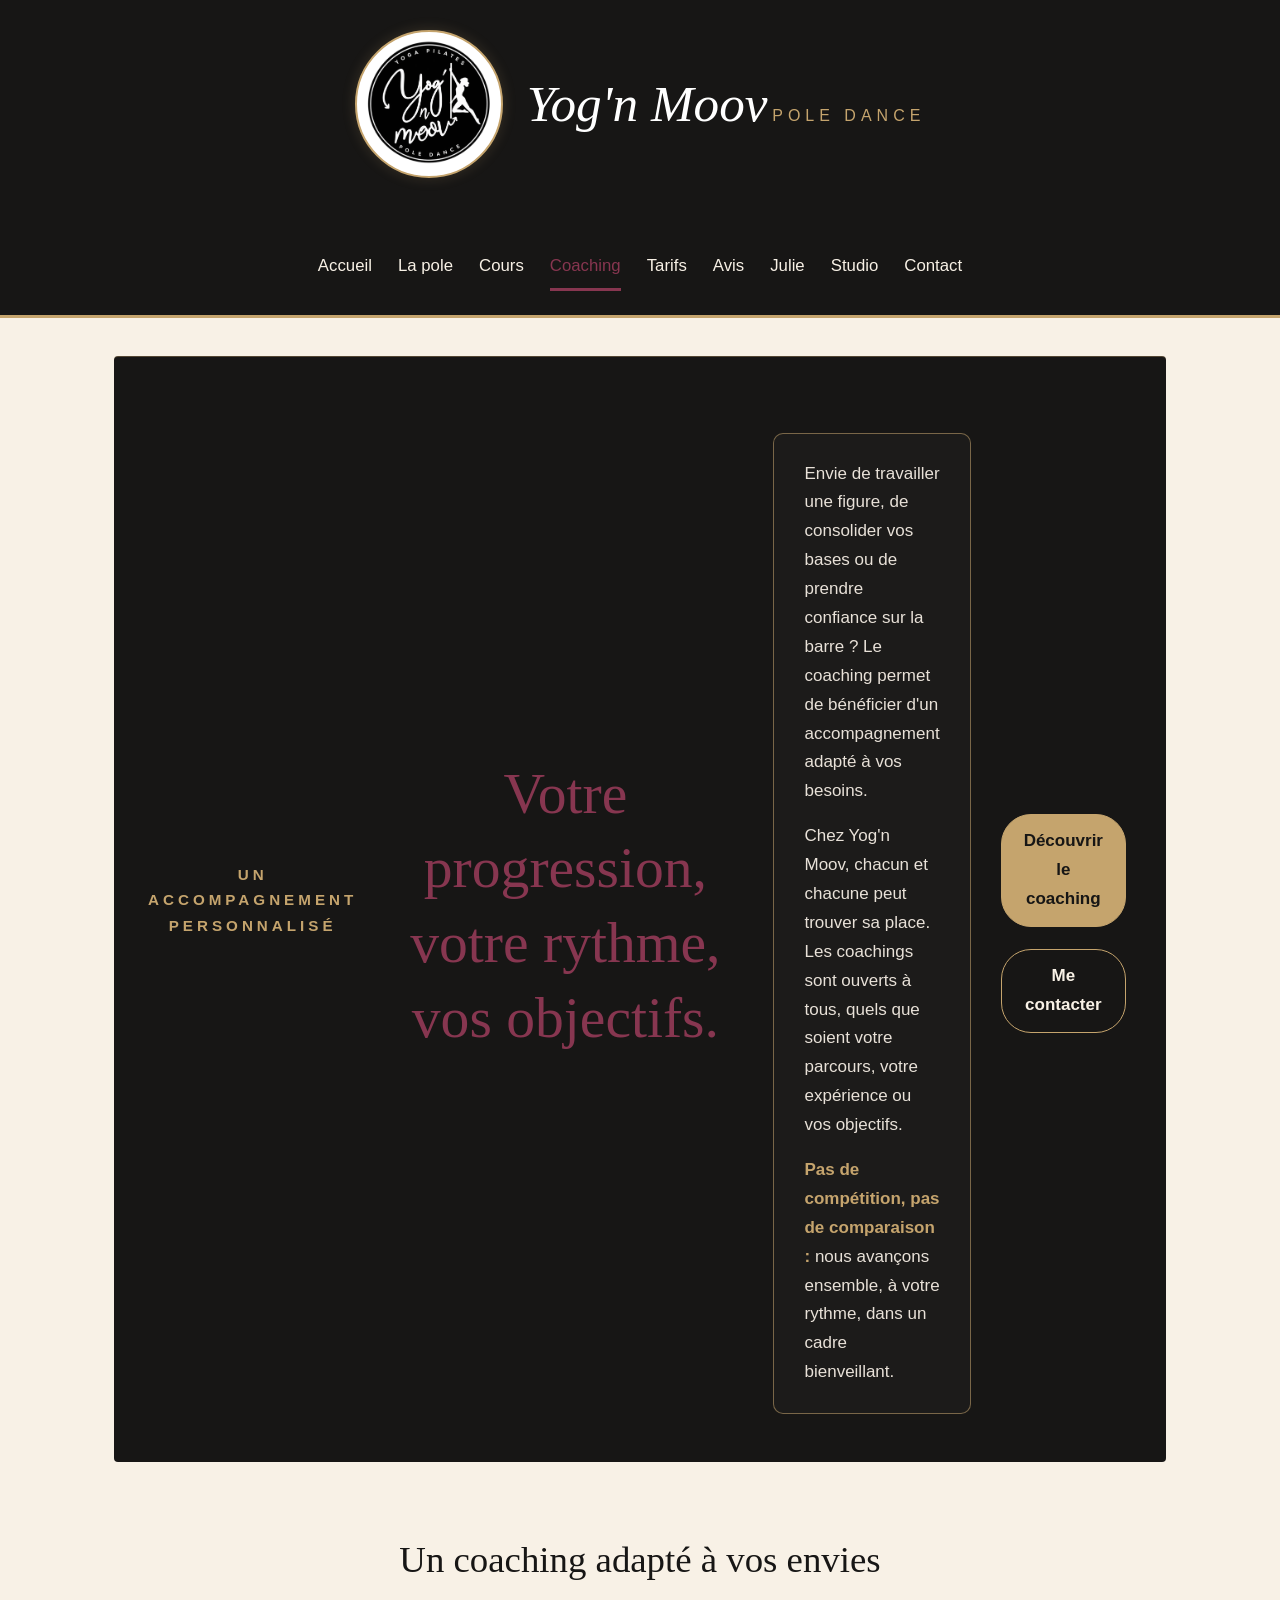
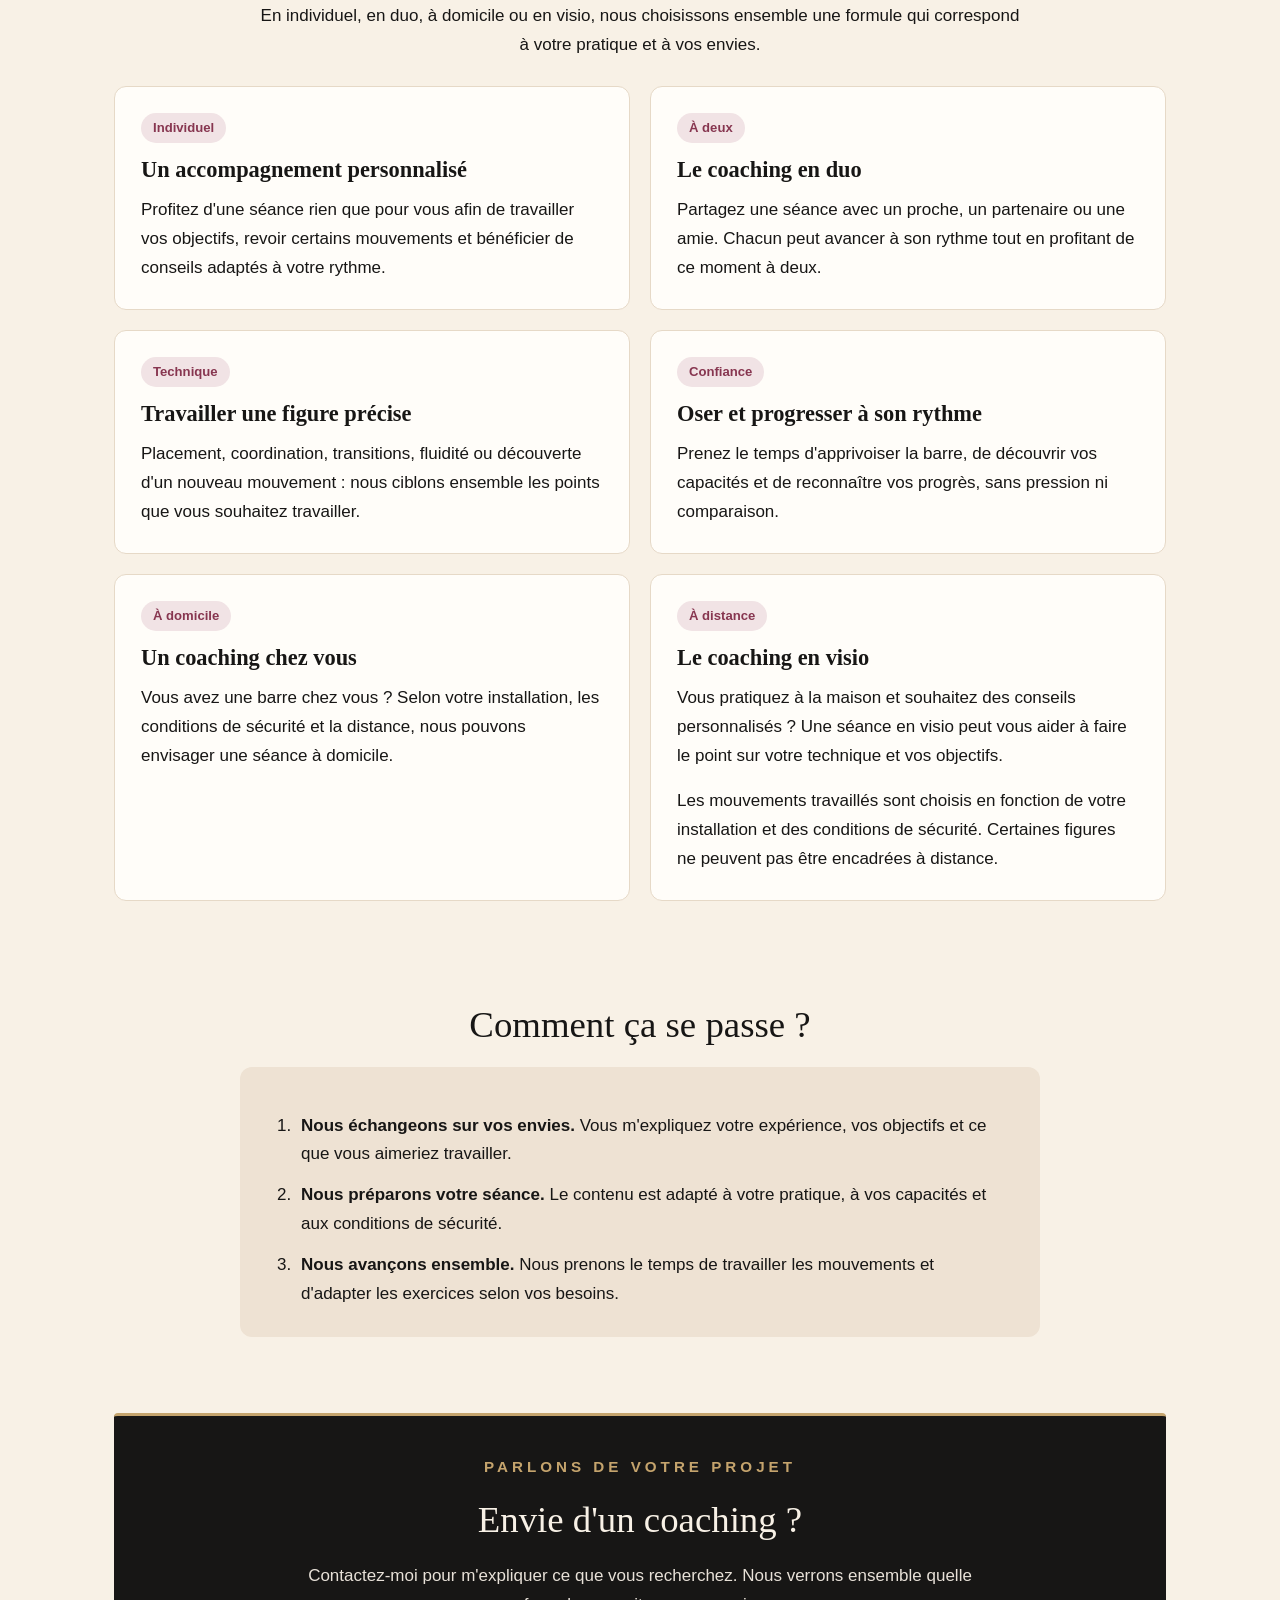
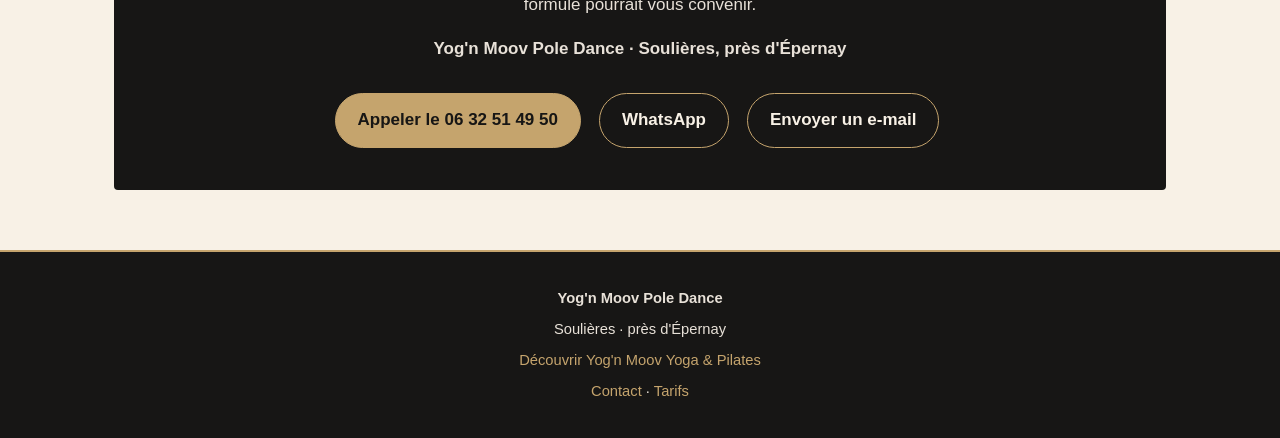
==== commit f839a05e: "coaching.html" ====
--- a/coaching.html
+++ b/coaching.html
@@ -1,24 +1,23 @@
-
 
 <!DOCTYPE html>
 <html lang="fr">
 <head>
   <meta charset="UTF-8">
-  <meta name="viewport" content="width=device-width, initial-scale=1.0">
-
-  <title>Coaching pole dance personnalisé | Yog'n Moov</title>
-
-  <meta name="description" content="Coaching personnalisé de pole dance à Soulières, près d'Épernay, ou à distance en visio. Cours individuels, duo et accompagnement adapté à vos objectifs.">
+  <meta name="viewport" content="width=device-width, initial-scale=1">
+
+  <title>Coaching personnalisé | Yog'n Moov Pole Dance</title>
+  <meta name="description" content="Coaching de pole dance personnalisé à Soulières près d'Épernay, en duo, à domicile ou en visio. Progressez à votre rythme avec Yog'n Moov.">
 
   <link rel="stylesheet" href="style.css">
 
   <style>
     :root {
       --noir: #171615;
-      --or: #c5a46d;
-      --creme: #f8f4ed;
-      --rose: #ead8d4;
-      --texte: #302d29;
+      --dore: #c5a46d;
+      --bordeaux: #873650;
+      --creme: #f8f1e6;
+      --blanc-casse: #e8e1d8;
+      --bordure: #e6d9c7;
     }
 
     * {
@@ -32,123 +31,166 @@
     body {
       margin: 0;
       background: var(--creme);
-      color: var(--texte);
+      color: var(--noir);
       font-family: "Nunito Sans", Arial, sans-serif;
       line-height: 1.7;
     }
 
-    a {
+    /* EN-TÊTE : logo et nom côte à côte */
+
+    .site-header {
+      background: var(--noir);
+      color: var(--creme);
+      border-bottom: 3px solid var(--dore);
+      padding: 30px 5% 0;
+    }
+
+    .brand {
+      display: flex;
+      align-items: center;
+      gap: 24px;
+      max-width: 1180px;
+      margin: 0 auto;
+      text-decoration: none;
       color: inherit;
     }
 
-    header {
-      background: var(--noir);
-      color: white;
-      padding: 22px 18px;
-      text-align: center;
-      border-bottom: 3px solid var(--or);
-    }
-
-    .logo-wrap {
-      display: inline-flex;
+    .brand-logo {
+      flex: 0 0 148px;
+      width: 148px;
+      height: 148px;
+      border-radius: 50%;
+      background: #fff;
+      border: 2px solid var(--dore);
+      padding: 7px;
+      display: flex;
+      align-items: center;
       justify-content: center;
-      align-items: center;
-      width: 132px;
-      height: 132px;
-      padding: 8px;
-      margin: 0 auto 14px;
-      border-radius: 50%;
-      background: white;
-      border: 2px solid var(--or);
-    }
-
-    .logo-wrap img {
-      display: block;
+      box-shadow: 0 0 14px rgba(197, 164, 109, 0.2);
+    }
+
+    .brand-logo img {
       width: 100%;
       height: 100%;
       object-fit: contain;
       border-radius: 50%;
-    }
-
-    nav {
+      display: block;
+    }
+
+    .brand-text {
+      min-width: 0;
+    }
+
+    .brand-name {
+      font-family: Georgia, "Times New Roman", serif;
+      font-size: clamp(2rem, 4vw, 3.2rem);
+      font-style: italic;
+      line-height: 1.2;
+      color: #fff;
+      margin: 0;
+    }
+
+    .brand-subtitle {
+      color: var(--dore);
+      font-size: 1rem;
+      letter-spacing: 5px;
+      margin-top: 5px;
+    }
+
+    .main-nav {
+      max-width: 1180px;
+      margin: 42px auto 0;
+      padding: 18px 0 24px;
       display: flex;
       flex-wrap: wrap;
-      justify-content: center;
-      gap: 10px 22px;
-      margin-top: 15px;
-    }
-
-    nav a {
-      color: white;
+      align-items: center;
+      gap: 18px 26px;
+    }
+
+    .main-nav a {
+      color: var(--creme);
       text-decoration: none;
-      font-size: 0.94rem;
-    }
-
-    nav a:hover,
-    nav a[aria-current="page"] {
-      color: var(--or);
-    }
+      font-size: 1.05rem;
+      padding-bottom: 7px;
+      border-bottom: 3px solid transparent;
+    }
+
+    .main-nav a:hover,
+    .main-nav a[aria-current="page"] {
+      color: var(--bordeaux);
+      border-bottom-color: var(--bordeaux);
+    }
+
+    /* CONTENU */
 
     main {
-      width: min(100% - 32px, 1050px);
+      width: 100%;
+      max-width: 1100px;
       margin: 0 auto;
-      padding: 34px 0 55px;
+      padding: 38px 24px 60px;
     }
 
     h1, h2, h3 {
       font-family: Georgia, "Times New Roman", serif;
-      line-height: 1.25;
+      line-height: 1.3;
     }
 
     h1 {
-      font-size: clamp(2rem, 5vw, 3.2rem);
-      margin: 0 0 18px;
-      color: var(--creme);
+      color: var(--bordeaux);
+      font-size: clamp(2rem, 5vw, 3.6rem);
+      font-weight: normal;
+      text-align: center;
+      margin: 20px auto 26px;
+      max-width: 800px;
+      overflow-wrap: break-word;
     }
 
     h2 {
-      font-size: clamp(1.6rem, 4vw, 2.2rem);
       color: var(--noir);
-      margin: 0 0 18px;
+      font-size: clamp(1.7rem, 4vw, 2.3rem);
+      font-weight: normal;
+      text-align: center;
+      margin: 0 auto 18px;
     }
 
     h3 {
-      font-size: 1.35rem;
+      font-size: 1.4rem;
+      margin: 0 0 12px;
       color: var(--noir);
-      margin: 0 0 12px;
     }
 
     p {
-      margin: 0 0 14px;
+      margin: 0 0 16px;
     }
 
     .hero {
       background: var(--noir);
-      color: white;
-      border: 1px solid var(--or);
-      border-radius: 18px;
-      padding: 38px 24px;
+      color: var(--blanc-casse);
+      border-radius: 4px;
+      padding: 48px 34px;
+      margin-bottom: 48px;
+      border-top: 1px solid rgba(197, 164, 109, 0.35);
+    }
+
+    .eyebrow {
       text-align: center;
-      margin-bottom: 42px;
-    }
-
-    .eyebrow {
-      color: var(--or);
+      color: var(--dore);
+      font-size: 0.95rem;
+      letter-spacing: 4px;
+      font-weight: bold;
       text-transform: uppercase;
-      letter-spacing: 2px;
-      font-size: 0.78rem;
-      font-weight: 800;
-      margin-bottom: 12px;
+      margin-bottom: 18px;
     }
 
     .hero-intro {
       max-width: 760px;
-      margin: 0 auto;
-      padding: 24px 30px;
-      border: 1px solid rgba(197, 164, 109, 0.65);
-      border-radius: 12px;
-      background: rgba(255, 255, 255, 0.05);
+      width: 100%;
+      margin: 28px auto 0;
+      padding: 26px 30px;
+      border: 1px solid rgba(197, 164, 109, 0.55);
+      border-radius: 10px;
       text-align: left;
+      background: rgba(255, 255, 255, 0.025);
       overflow-wrap: break-word;
     }
 
@@ -157,84 +199,87 @@
     }
 
     .hero-intro strong {
-      color: var(--or);
+      color: var(--dore);
     }
 
     .hero-actions {
       display: flex;
       flex-wrap: wrap;
       justify-content: center;
-      gap: 12px;
-      margin-top: 24px;
+      gap: 14px;
+      margin-top: 28px;
     }
 
     .btn {
       display: inline-block;
-      padding: 12px 20px;
+      text-decoration: none;
+      text-align: center;
+      padding: 12px 22px;
       border-radius: 30px;
-      text-decoration: none;
-      font-weight: 800;
-      border: 1px solid var(--or);
-      transition: transform 0.2s, background 0.2s;
+      font-weight: bold;
+      border: 1px solid var(--dore);
+      transition: 0.2s ease;
+    }
+
+    .btn-gold {
+      color: var(--noir);
+      background: var(--dore);
+    }
+
+    .btn-outline {
+      color: var(--creme);
+      background: transparent;
     }
 
     .btn:hover {
       transform: translateY(-2px);
     }
 
-    .btn-gold {
-      background: var(--or);
-      color: var(--noir);
-    }
-
-    .btn-outline {
-      background: transparent;
-      color: white;
-    }
-
     .section {
-      margin-top: 44px;
+      margin: 48px 0;
     }
 
     .section-intro {
       max-width: 760px;
-      margin-bottom: 24px;
+      margin: 0 auto 26px;
+      text-align: center;
     }
 
     .cards {
       display: grid;
       grid-template-columns: repeat(2, minmax(0, 1fr));
-      gap: 18px;
+      gap: 20px;
     }
 
     .card {
       min-width: 0;
-      padding: 25px;
-      background: white;
-      border: 1px solid #e2d6c5;
-      border-radius: 15px;
-      box-shadow: 0 5px 18px rgba(23, 22, 21, 0.04);
+      background: #fffdf9;
+      border: 1px solid var(--bordure);
+      border-radius: 12px;
+      padding: 26px;
+    }
+
+    .card-label {
+      display: inline-block;
+      color: var(--bordeaux);
+      background: #f1e3e5;
+      padding: 4px 12px;
+      border-radius: 25px;
+      font-size: 0.82rem;
+      font-weight: bold;
+      margin-bottom: 12px;
     }
 
     .card p:last-child {
       margin-bottom: 0;
     }
 
-    .card-label {
-      display: inline-block;
-      color: #775b31;
-      background: #f3eadb;
-      border-radius: 30px;
-      padding: 4px 11px;
-      margin-bottom: 12px;
-      font-size: 0.8rem;
-      font-weight: 800;
-    }
-
     .steps {
-      padding: 26px;
-      background: var(--rose);
-      border-radius: 15px;
+      max-width: 800px;
+      margin: 0 auto;
+      background: #eee2d3;
+      padding: 28px 32px;
+      border-radius: 12px;
     }
 
     .steps ol {
@@ -243,7 +288,8 @@
     }
 
     .steps li {
-      margin-bottom: 10px;
+      padding-left: 5px;
+      margin-bottom: 12px;
     }
 
     .steps li:last-child {
@@ -251,21 +297,21 @@
     }
 
     .contact-box {
-      margin-top: 44px;
-      padding: 32px 22px;
+      margin-top: 50px;
       background: var(--noir);
-      color: white;
+      color: var(--blanc-casse);
       text-align: center;
-      border-radius: 18px;
-      border: 1px solid var(--or);
+      padding: 38px 24px;
+      border-top: 3px solid var(--dore);
+      border-radius: 4px;
     }
 
     .contact-box h2 {
-      color: white;
+      color: var(--creme);
     }
 
     .contact-box p {
-      max-width: 650px;
+      max-width: 680px;
       margin: 0 auto 16px;
     }
 
@@ -274,39 +320,87 @@
       flex-wrap: wrap;
       justify-content: center;
       gap: 12px;
-      margin-top: 22px;
+      margin-top: 25px;
     }
 
     footer {
       background: var(--noir);
-      color: #eee5d8;
+      color: var(--blanc-casse);
       text-align: center;
-      padding: 26px 18px;
-      border-top: 3px solid var(--or);
-      font-size: 0.9rem;
-    }
-
-    footer a {
-      color: var(--or);
-      text-decoration: none;
+      padding: 28px 18px;
+      border-top: 2px solid var(--dore);
+      font-size: 0.92rem;
     }
 
     footer p {
       margin: 6px 0;
     }
 
+    footer a {
+      color: var(--dore);
+      text-decoration: none;
+    }
+
+    /* ADAPTATION AUX TÉLÉPHONES */
+
     @media (max-width: 650px) {
+      .site-header {
+        padding: 24px 18px 0;
+      }
+
+      .brand {
+        gap: 18px;
+      }
+
+      .brand-logo {
+        flex-basis: 112px;
+        width: 112px;
+        height: 112px;
+        padding: 5px;
+      }
+
+      .brand-name {
+        font-size: clamp(1.6rem, 6vw, 2.3rem);
+      }
+
+      .brand-subtitle {
+        font-size: 0.75rem;
+        letter-spacing: 3px;
+      }
+
+      .main-nav {
+        margin-top: 38px;
+        padding: 12px 0 24px;
+        gap: 16px 20px;
+      }
+
+      .main-nav a {
+        font-size: 1rem;
+      }
+
       main {
-        width: min(100% - 24px, 1050px);
-        padding-top: 22px;
+        padding: 24px 12px 40px;
       }
 
       .hero {
-        padding: 28px 14px;
+        padding: 34px 18px;
+        margin-bottom: 34px;
+      }
+
+      .eyebrow {
+        font-size: 0.78rem;
+        letter-spacing: 3px;
+      }
+
+      h1 {
+        font-size: clamp(2rem, 8vw, 2.8rem);
+        padding: 0 4px;
+        margin: 18px auto 22px;
       }
 
       .hero-intro {
         padding: 22px 18px;
+        margin-top: 24px;
       }
 
       .cards {
@@ -314,16 +408,50 @@
       }
 
       .card {
-        padding: 22px;
-      }
-
-      .logo-wrap {
-        width: 112px;
-        height: 112px;
-      }
-
-      nav {
-        gap: 10px 15px;
+        padding: 23px;
+      }
+
+      .steps {
+        padding: 24px 20px;
+      }
+
+      .contact-box {
+        padding: 32px 18px;
+      }
+
+      .hero-actions .btn,
+      .contact-links .btn {
+        width: 100%;
+        max-width: 340px;
+      }
+    }
+
+    @media (max-width: 380px) {
+      .brand {
+        gap: 12px;
+      }
+
+      .brand-logo {
+        flex-basis: 92px;
+        width: 92px;
+        height: 92px;
+      }
+
+      .brand-name {
+        font-size: 1.55rem;
+      }
+
+      .brand-subtitle {
+        font-size: 0.66rem;
+        letter-spacing: 2px;
+      }
+
+      .main-nav {
+        gap: 14px;
+      }
+
+      .hero-intro {
+        padding: 20px 15px;
       }
     }
   </style>
@@ -331,18 +459,27 @@
 
 <body>
 
-<header>
-  <a class="logo-wrap" href="index.html" aria-label="Accueil Yog'n Moov">
-    <img src="logo-yognmoov.png" alt="Logo Yog'n Moov Yoga Pilates Pole Dance">
+<header class="site-header">
+  <a class="brand" href="index.html" aria-label="Accueil Yog'n Moov Pole Dance">
+    <span class="brand-logo">
+      <img src="logo-yognmoov.png" alt="Logo Yog'n Moov">
+    </span>
+
+    <span class="brand-text">
+      <span class="brand-name">Yog'n Moov</span>
+      <span class="brand-subtitle">POLE DANCE</span>
+    </span>
   </a>
 
-  <nav aria-label="Navigation principale">
+  <nav class="main-nav" aria-label="Navigation principale">
     <a href="index.html">Accueil</a>
-    <a href="pole.html">La pole dance</a>
-    <a href="cours.html">Les cours</a>
-    <a href="tarifs.html">Les tarifs</a>
+    <a href="pole.html">La pole</a>
+    <a href="cours.html">Cours</a>
     <a href="coaching.html" aria-current="page">Coaching</a>
-    <a href="studio.html">Le studio</a>
+    <a href="tarifs.html">Tarifs</a>
+    <a href="avis.html">Avis</a>
+    <a href="julie.html">Julie</a>
+    <a href="studio.html">Studio</a>
     <a href="contact.html">Contact</a>
   </nav>
 </header>
@@ -356,20 +493,20 @@
 
     <div class="hero-intro">
       <p>
-        Vous souhaitez progresser en pole dance, dépasser une difficulté,
-        gagner en confiance ou travailler un mouvement en particulier ?
+        Envie de travailler une figure, de consolider vos bases ou de
+        prendre confiance sur la barre ? Le coaching permet de bénéficier
+        d'un accompagnement adapté à vos besoins.
       </p>
+
       <p>
-        Le coaching permet de bénéficier d'un accompagnement adapté à votre
-        expérience, à vos envies et à votre rythme, dans un cadre bienveillant.
+        Chez Yog'n Moov, chacun et chacune peut trouver sa place.
+        Les coachings sont ouverts à tous, quels que soient votre parcours,
+        votre expérience ou vos objectifs.
       </p>
+
       <p>
-        <strong>Pas de compétition ni de comparaison :</strong>
-        nous travaillons ensemble sur ce qui compte pour vous.
-      </p>
-      <p>
-        Les hommes comme les femmes sont les bienvenus. Aucun besoin de
-        correspondre à un profil particulier pour venir pratiquer.
+        <strong>Pas de compétition, pas de comparaison :</strong>
+        nous avançons ensemble, à votre rythme, dans un cadre bienveillant.
       </p>
     </div>
 
@@ -381,74 +518,76 @@
 
   <section class="section" id="details">
     <h2>Un coaching adapté à vos envies</h2>
+
     <p class="section-intro">
-      Chaque séance se construit en fonction de vos besoins : apprendre,
-      revoir les bases, améliorer votre technique ou simplement prendre
-      le temps de pratiquer dans un cadre plus individualisé.
+      En individuel, en duo, à domicile ou en visio, nous choisissons
+      ensemble une formule qui correspond à votre pratique et à vos envies.
     </p>
 
     <div class="cards">
 
       <article class="card">
         <span class="card-label">Individuel</span>
-        <h3>Coaching personnalisé</h3>
+        <h3>Un accompagnement personnalisé</h3>
         <p>
-          Un cours rien que pour vous, pour avancer à votre rythme,
-          recevoir des conseils individualisés et travailler les mouvements
-          qui vous intéressent.
+          Profitez d'une séance rien que pour vous afin de travailler
+          vos objectifs, revoir certains mouvements et bénéficier de
+          conseils adaptés à votre rythme.
         </p>
       </article>
 
       <article class="card">
         <span class="card-label">À deux</span>
-        <h3>Coaching en duo</h3>
+        <h3>Le coaching en duo</h3>
         <p>
-          Venez avec un proche, un partenaire ou une amie. Vous partagez
-          la séance tout en bénéficiant de conseils adaptés à chacun.
+          Partagez une séance avec un proche, un partenaire ou une amie.
+          Chacun peut avancer à son rythme tout en profitant de ce moment
+          à deux.
         </p>
       </article>
 
       <article class="card">
         <span class="card-label">Technique</span>
-        <h3>Travailler un objectif précis</h3>
+        <h3>Travailler une figure précise</h3>
         <p>
-          Nous ciblons ensemble les éléments à améliorer : placement,
-          coordination, fluidité, transitions ou compréhension d'une figure
-          adaptée à votre niveau.
+          Placement, coordination, transitions, fluidité ou découverte
+          d'un nouveau mouvement : nous ciblons ensemble les points
+          que vous souhaitez travailler.
         </p>
       </article>
 
       <article class="card">
         <span class="card-label">Confiance</span>
-        <h3>Prendre confiance en soi</h3>
+        <h3>Oser et progresser à son rythme</h3>
         <p>
-          Apprendre à mieux connaître ses capacités, oser essayer,
-          prendre son temps et apprécier ses progrès sans se comparer
-          aux autres.
+          Prenez le temps d'apprivoiser la barre, de découvrir vos
+          capacités et de reconnaître vos progrès, sans pression
+          ni comparaison.
         </p>
       </article>
 
       <article class="card">
         <span class="card-label">À domicile</span>
-        <h3>Coaching chez vous</h3>
+        <h3>Un coaching chez vous</h3>
         <p>
-          Vous possédez une barre chez vous ? Selon votre installation
-          et les possibilités de déplacement, nous pouvons étudier
-          un accompagnement à domicile.
+          Vous avez une barre chez vous ? Selon votre installation,
+          les conditions de sécurité et la distance, nous pouvons
+          envisager une séance à domicile.
         </p>
       </article>
 
       <article class="card">
         <span class="card-label">À distance</span>
-        <h3>Coaching en visio</h3>
+        <h3>Le coaching en visio</h3>
         <p>
-          Vous pratiquez chez vous et souhaitez un regard extérieur
-          ou des conseils ? Une séance à distance peut permettre de faire
-          le point sur votre pratique et vos objectifs.
+          Vous pratiquez à la maison et souhaitez des conseils
+          personnalisés ? Une séance en visio peut vous aider à faire
+          le point sur votre technique et vos objectifs.
         </p>
         <p>
-          Les exercices sont adaptés aux conditions de sécurité et aux
-          mouvements qui peuvent être accompagnés à distance.
+          Les mouvements travaillés sont choisis en fonction de votre
+          installation et des conditions de sécurité. Certaines figures
+          ne peuvent pas être encadrées à distance.
         </p>
       </article>
 
@@ -456,24 +595,24 @@
   </section>
 
   <section class="section">
-    <h2>Comment se déroule le coaching ?</h2>
+    <h2>Comment ça se passe ?</h2>
 
     <div class="steps">
       <ol>
         <li>
-          <strong>Vous m'expliquez votre envie.</strong>
-          Nous échangeons sur votre expérience, vos objectifs et vos
-          éventuelles difficultés.
+          <strong>Nous échangeons sur vos envies.</strong>
+          Vous m'expliquez votre expérience, vos objectifs et ce que
+          vous aimeriez travailler.
         </li>
         <li>
-          <strong>Nous définissons une séance adaptée.</strong>
-          Le contenu est ajusté à votre pratique, à vos capacités
+          <strong>Nous préparons votre séance.</strong>
+          Le contenu est adapté à votre pratique, à vos capacités
           et aux conditions de sécurité.
         </li>
         <li>
-          <strong>Vous progressez à votre rythme.</strong>
-          Nous prenons le temps de comprendre les mouvements, de les
-          travailler et d'adapter les exercices si nécessaire.
+          <strong>Nous avançons ensemble.</strong>
+          Nous prenons le temps de travailler les mouvements et
+          d'adapter les exercices selon vos besoins.
         </li>
       </ol>
     </div>
@@ -481,14 +620,14 @@
 
   <section class="contact-box" id="contact">
     <p class="eyebrow">Parlons de votre projet</p>
-    <h2>Quel coaching vous correspond ?</h2>
+    <h2>Envie d'un coaching ?</h2>
+
     <p>
-      Contactez-moi pour me parler de vos envies et voir ensemble
-      quelle formule serait la plus adaptée.
+      Contactez-moi pour m'expliquer ce que vous recherchez.
+      Nous verrons ensemble quelle formule pourrait vous convenir.
     </p>
-    <p>
-      <strong>Yog'n Moov Pole Dance · Soulières, près d'Épernay</strong>
-    </p>
+
+    <p><strong>Yog'n Moov Pole Dance · Soulières, près d'Épernay</strong></p>
 
     <div class="contact-links">
       <a class="btn btn-gold" href="tel:+33632514950">
@@ -497,8 +636,7 @@
 
       <a class="btn btn-outline"
          href="https://wa.me/33632514950"
-         target="_blank"
-         rel="noopener">
+         target="_blank" rel="noopener">
         WhatsApp
       </a>
 
@@ -514,16 +652,12 @@
 <footer>
   <p><strong>Yog'n Moov Pole Dance</strong></p>
   <p>Soulières · près d'Épernay</p>
-  <p>
-    <a href="https://www.yognmoov.fr"
-       target="_blank"
-       rel="noopener">Découvrir Yog'n Moov Yoga & Pilates</a>
-  </p>
-  <p>
-    <a href="contact.html">Contact</a> ·
-    <a href="tarifs.html">Tarifs</a>
-  </p>
+  <p><a href="https://www.yognmoov.fr" target="_blank" rel="noopener">
+    Découvrir Yog'n Moov Yoga & Pilates
+  </a></p>
+  <p><a href="contact.html">Contact</a> · <a href="tarifs.html">Tarifs</a></p>
 </footer>
 
 </body>
 </html>
+
